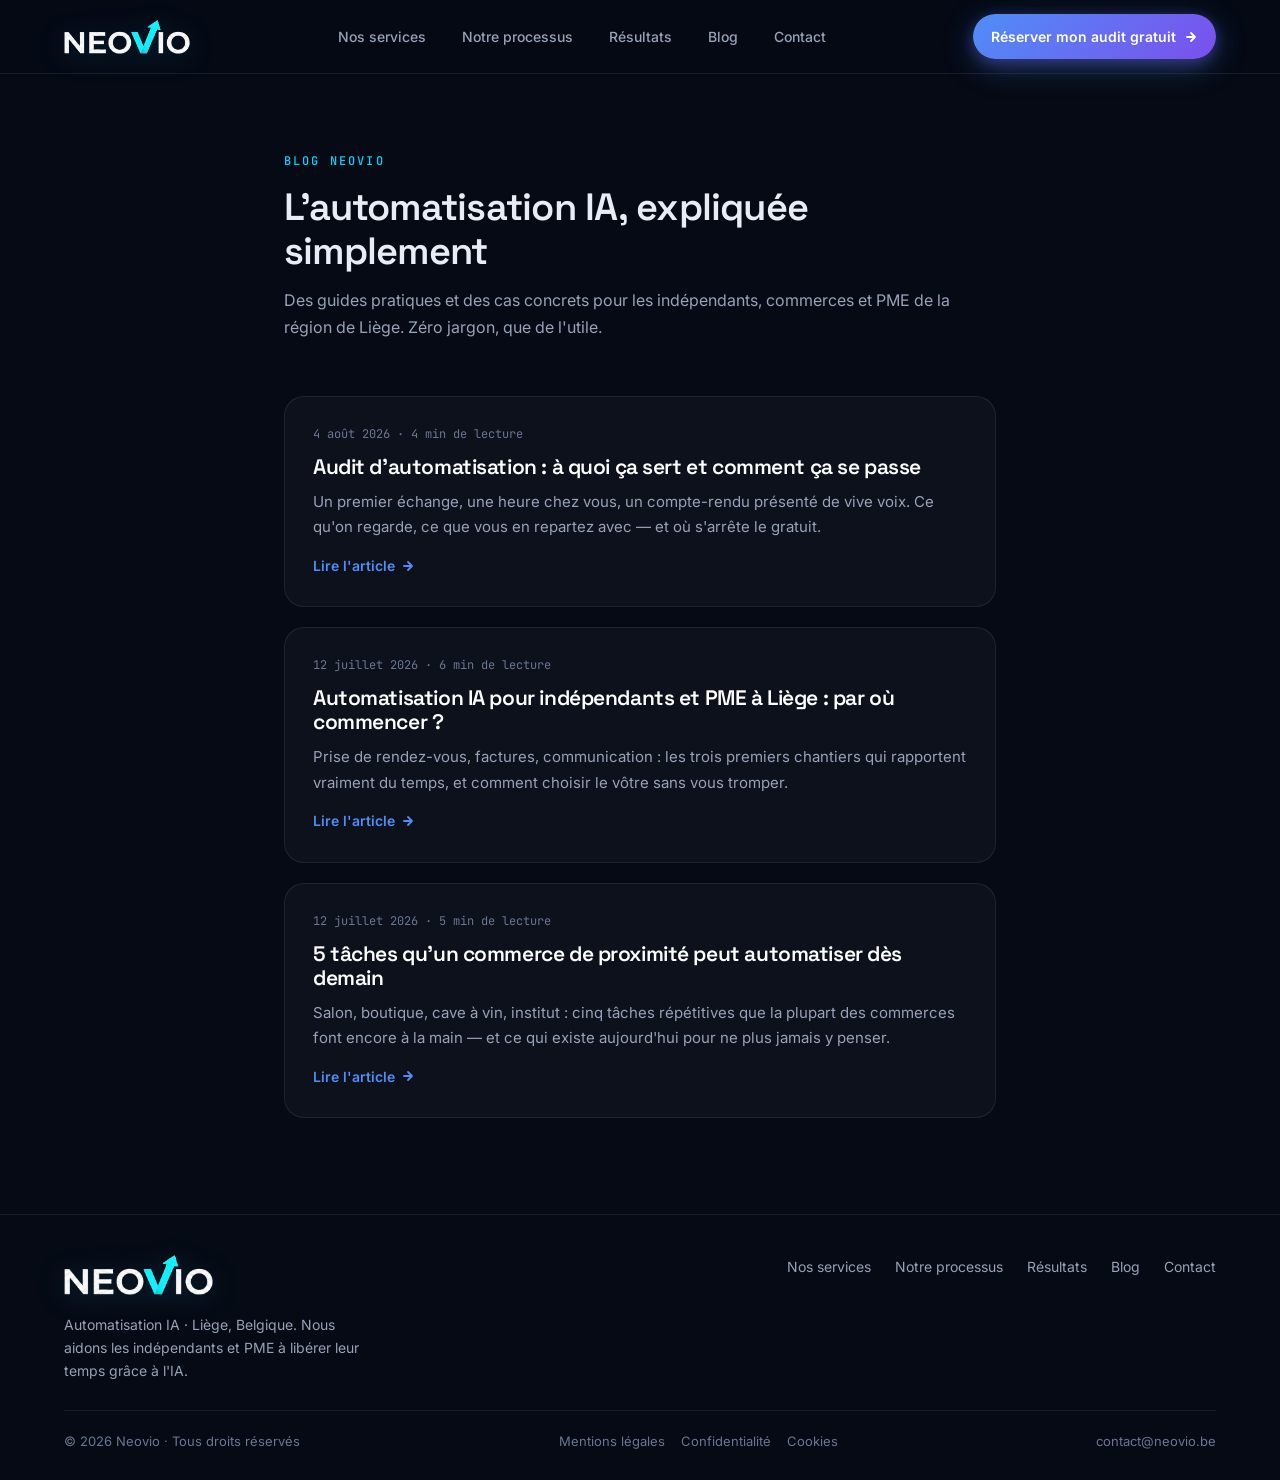
==== blog/index.html @ 715214d3 "Publie l'article "Audit d'automatisation : comment ca se passe" Article A8 du backlog, bas de funnel" ====
<!doctype html>
<html lang="fr" data-mood="electric">
<head>
<meta charset="utf-8" />
<meta name="viewport" content="width=device-width, initial-scale=1" />
<title>Blog · Automatisation IA pour indépendants et PME · Neovio Liège</title>
<meta name="description" content="Le blog Neovio : l'automatisation et l'IA expliquées simplement pour les indépendants, commerces et PME de la région de Liège. Cas concrets, guides pratiques, zéro jargon." />
<link rel="canonical" href="https://www.neovio.be/blog/" />
<meta property="og:type" content="website" />
<meta property="og:title" content="Blog Neovio · Automatisation IA pour indépendants et PME" />
<meta property="og:description" content="L'automatisation et l'IA expliquées simplement pour les petites entreprises de la région de Liège." />
<meta property="og:url" content="https://www.neovio.be/blog/" />
<link rel="preconnect" href="https://fonts.googleapis.com" />
<link rel="preconnect" href="https://fonts.gstatic.com" crossorigin />
<link href="https://fonts.googleapis.com/css2?family=Inter:wght@400;500;600;700&family=Space+Grotesk:wght@400;500;600;700&family=JetBrains+Mono:wght@400;500;700&display=swap" rel="stylesheet" />
<style>
:root {
  --bg:        #050A14;
  --bg-2:      #0A1124;
  --surface:   rgba(255,255,255,0.03);
  --surface-2: rgba(255,255,255,0.05);
  --border:    rgba(255,255,255,0.08);
  --border-2:  rgba(255,255,255,0.14);
  --text:      #E8ECF4;
  --text-dim:  #98A2B8;
  --text-mute: #6B7693;
  --blue:      #4F8EF7;
  --purple:    #7B4FED;
  --cyan:      #00D4FF;
  --green:     #00E5A0;
  --grad:      linear-gradient(135deg, #4F8EF7 0%, #7B4FED 100%);
  --grad-soft: linear-gradient(135deg, rgba(79,142,247,0.18) 0%, rgba(123,79,237,0.18) 100%);
  --glow:      0 8px 30px rgba(79,142,247,0.35), 0 4px 14px rgba(123,79,237,0.30);
  --glow-soft: 0 4px 18px rgba(79,142,247,0.18);
  --r-sm: 8px; --r-md: 14px; --r-lg: 20px; --r-pill: 999px;
  --container: 1200px;
}

* { box-sizing: border-box; }
html, body { margin: 0; padding: 0; }
html { scroll-behavior: smooth; background: var(--bg); }
body {
  font-family: 'Inter', system-ui, sans-serif;
  color: var(--text);
  line-height: 1.65;
  -webkit-font-smoothing: antialiased;
  overflow-x: hidden;
}
h1, h2, h3 {
  font-family: 'Space Grotesk', system-ui, sans-serif;
  font-weight: 600;
  letter-spacing: -0.02em;
  line-height: 1.15;
  margin: 0;
}
p { margin: 0; text-wrap: pretty; }
a { color: var(--blue); text-decoration: none; }
a:hover { text-decoration: underline; }

.container { max-width: var(--container); margin: 0 auto; padding: 0 24px; }

/* NAV */
.nav {
  position: sticky; top: 0; left: 0; right: 0; z-index: 100;
  padding: 14px 0;
  background: rgba(5,10,20,0.82);
  backdrop-filter: saturate(140%) blur(14px);
  -webkit-backdrop-filter: saturate(140%) blur(14px);
  border-bottom: 1px solid var(--border);
}
.nav-inner { display: flex; align-items: center; justify-content: space-between; gap: 24px; }
.brand-logo { display: inline-flex; align-items: center; }
.brand-logo img { display: block; height: 34px; width: auto; filter: drop-shadow(0 4px 14px rgba(43,180,230,0.20)); }
.nav-links { display: flex; align-items: center; gap: 8px; }
.nav-links a {
  padding: 8px 14px; border-radius: var(--r-pill);
  color: var(--text-dim); font-size: 14px; font-weight: 500;
  transition: color .2s, background .2s; text-decoration: none;
}
.nav-links a:hover { color: #fff; background: var(--surface); }
.btn {
  display: inline-flex; align-items: center; gap: 8px;
  padding: 11px 18px; border-radius: var(--r-pill);
  font-size: 14px; font-weight: 600; font-family: inherit;
  transition: transform .15s ease, box-shadow .25s ease;
  white-space: nowrap; cursor: pointer; text-decoration: none;
}
.btn-primary { color: #fff; background: var(--grad); box-shadow: var(--glow); }
.btn-primary:hover { transform: translateY(-1px); text-decoration: none; }

/* BLOG HEADER */
.blog-header {
  max-width: 760px;
  margin: 72px auto 56px;
  padding: 0 24px;
}
.blog-header .eyebrow {
  display: inline-block;
  font-family: 'JetBrains Mono', monospace;
  font-size: 12px; font-weight: 500;
  letter-spacing: 0.18em; text-transform: uppercase;
  color: var(--cyan); margin-bottom: 14px;
}
.blog-header h1 { font-size: 38px; margin-bottom: 14px; }
.blog-header p { color: var(--text-dim); font-size: 16px; }

/* CARDS */
.post-list {
  max-width: 760px;
  margin: 0 auto;
  padding: 0 24px 96px;
  display: flex; flex-direction: column; gap: 20px;
}
.post-card {
  display: block;
  padding: 28px;
  background: var(--surface);
  border: 1px solid var(--border);
  border-radius: var(--r-lg);
  transition: border-color .2s, background .2s, transform .15s ease;
  text-decoration: none;
}
.post-card:hover {
  background: var(--surface-2);
  border-color: var(--border-2);
  transform: translateY(-2px);
  text-decoration: none;
}
.post-card .post-meta {
  font-family: 'JetBrains Mono', monospace;
  font-size: 12px; color: var(--text-mute);
  margin-bottom: 10px;
}
.post-card h2 { font-size: 21px; color: #fff; margin-bottom: 10px; }
.post-card p { color: var(--text-dim); font-size: 15px; line-height: 1.7; }
.post-card .read-more {
  display: inline-flex; align-items: center; gap: 6px;
  margin-top: 14px; font-size: 14px; font-weight: 600; color: var(--blue);
}

/* FOOTER */
footer {
  border-top: 1px solid var(--border);
  padding: 40px 0 28px;
  position: relative; z-index: 2;
}
.footer-top {
  display: flex; justify-content: space-between; align-items: flex-start;
  gap: 40px; flex-wrap: wrap; margin-bottom: 28px;
}
.footer-brand p { margin-top: 10px; color: var(--text-dim); font-size: 14px; max-width: 300px; }
.footer-links { display: flex; gap: 24px; flex-wrap: wrap; }
.footer-links a { color: var(--text-dim); font-size: 14px; transition: color .2s; text-decoration: none; }
.footer-links a:hover { color: #fff; }
.footer-bottom {
  display: flex; justify-content: space-between; gap: 12px;
  padding-top: 20px; border-top: 1px solid var(--border);
  font-size: 13px; color: var(--text-mute); flex-wrap: wrap; align-items: center;
}
.footer-bottom a { color: var(--text-mute); text-decoration: none; }
.footer-bottom a:hover { color: #fff; }
.footer-legal { display: flex; gap: 16px; flex-wrap: wrap; }
.footer-brand .brand-logo img { height: 40px; }

@media (max-width: 720px) {
  .nav-links { display: none; }
  .btn-primary { display: none; }
  .blog-header h1 { font-size: 30px; }
  .footer-top { flex-direction: column; gap: 20px; }
  .footer-bottom { flex-direction: column; gap: 8px; }
}
</style>
</head>
<body>

<nav class="nav">
  <div class="container nav-inner">
    <a href="../index.html" class="brand-logo" aria-label="Neovio - Accueil">
      <img src="../assets/neovio-logo-white.png?v=8" alt="Neovio" />
    </a>
    <div class="nav-links">
      <a href="../index.html#services">Nos services</a>
      <a href="../index.html#processus">Notre processus</a>
      <a href="../index.html#resultats">Résultats</a>
      <a href="index.html">Blog</a>
      <a href="../index.html#contact">Contact</a>
    </div>
    <a href="../index.html#contact" class="btn btn-primary">
      Réserver mon audit gratuit
      <svg width="14" height="14" viewBox="0 0 14 14" fill="none"><path d="M3 7H11M11 7L7 3M11 7L7 11" stroke="currentColor" stroke-width="1.8" stroke-linecap="round" stroke-linejoin="round"/></svg>
    </a>
  </div>
</nav>

<main>
  <div class="blog-header">
    <span class="eyebrow">Blog Neovio</span>
    <h1>L'automatisation IA, expliquée simplement</h1>
    <p>Des guides pratiques et des cas concrets pour les indépendants, commerces et PME de la région de Liège. Zéro jargon, que de l'utile.</p>
  </div>

  <div class="post-list">

    <a class="post-card" href="audit-automatisation-comment-ca-se-passe.html">
      <div class="post-meta">4 août 2026 · 4 min de lecture</div>
      <h2>Audit d'automatisation : à quoi ça sert et comment ça se passe</h2>
      <p>Un premier échange, une heure chez vous, un compte-rendu présenté de vive voix. Ce qu'on regarde, ce que vous en repartez avec — et où s'arrête le gratuit.</p>
      <span class="read-more">Lire l'article
        <svg width="14" height="14" viewBox="0 0 14 14" fill="none"><path d="M3 7H11M11 7L7 3M11 7L7 11" stroke="currentColor" stroke-width="1.8" stroke-linecap="round" stroke-linejoin="round"/></svg>
      </span>
    </a>

    <a class="post-card" href="automatisation-ia-liege-par-ou-commencer.html">
      <div class="post-meta">12 juillet 2026 · 6 min de lecture</div>
      <h2>Automatisation IA pour indépendants et PME à Liège : par où commencer ?</h2>
      <p>Prise de rendez-vous, factures, communication : les trois premiers chantiers qui rapportent vraiment du temps, et comment choisir le vôtre sans vous tromper.</p>
      <span class="read-more">Lire l'article
        <svg width="14" height="14" viewBox="0 0 14 14" fill="none"><path d="M3 7H11M11 7L7 3M11 7L7 11" stroke="currentColor" stroke-width="1.8" stroke-linecap="round" stroke-linejoin="round"/></svg>
      </span>
    </a>

    <a class="post-card" href="5-taches-automatiser-commerce-proximite.html">
      <div class="post-meta">12 juillet 2026 · 5 min de lecture</div>
      <h2>5 tâches qu'un commerce de proximité peut automatiser dès demain</h2>
      <p>Salon, boutique, cave à vin, institut : cinq tâches répétitives que la plupart des commerces font encore à la main — et ce qui existe aujourd'hui pour ne plus jamais y penser.</p>
      <span class="read-more">Lire l'article
        <svg width="14" height="14" viewBox="0 0 14 14" fill="none"><path d="M3 7H11M11 7L7 3M11 7L7 11" stroke="currentColor" stroke-width="1.8" stroke-linecap="round" stroke-linejoin="round"/></svg>
      </span>
    </a>

  </div>
</main>

<footer>
  <div class="container">
    <div class="footer-top">
      <div class="footer-brand">
        <a href="../index.html" class="brand-logo">
          <img src="../assets/neovio-logo-white.png?v=8" alt="Neovio" />
        </a>
        <p>Automatisation IA · Liège, Belgique. Nous aidons les indépendants et PME à libérer leur temps grâce à l'IA.</p>
      </div>
      <div class="footer-links">
        <a href="../index.html#services">Nos services</a>
        <a href="../index.html#processus">Notre processus</a>
        <a href="../index.html#resultats">Résultats</a>
        <a href="index.html">Blog</a>
        <a href="../index.html#contact">Contact</a>
      </div>
    </div>
    <div class="footer-bottom">
      <span>© 2026 Neovio · Tous droits réservés</span>
      <div class="footer-legal">
        <a href="../mentions-legales.html">Mentions légales</a>
        <a href="../politique-confidentialite.html">Confidentialité</a>
        <a href="../politique-cookies.html">Cookies</a>
      </div>
      <a href="mailto:contact@neovio.be">contact@neovio.be</a>
    </div>
  </div>
</footer>

</body>
</html>
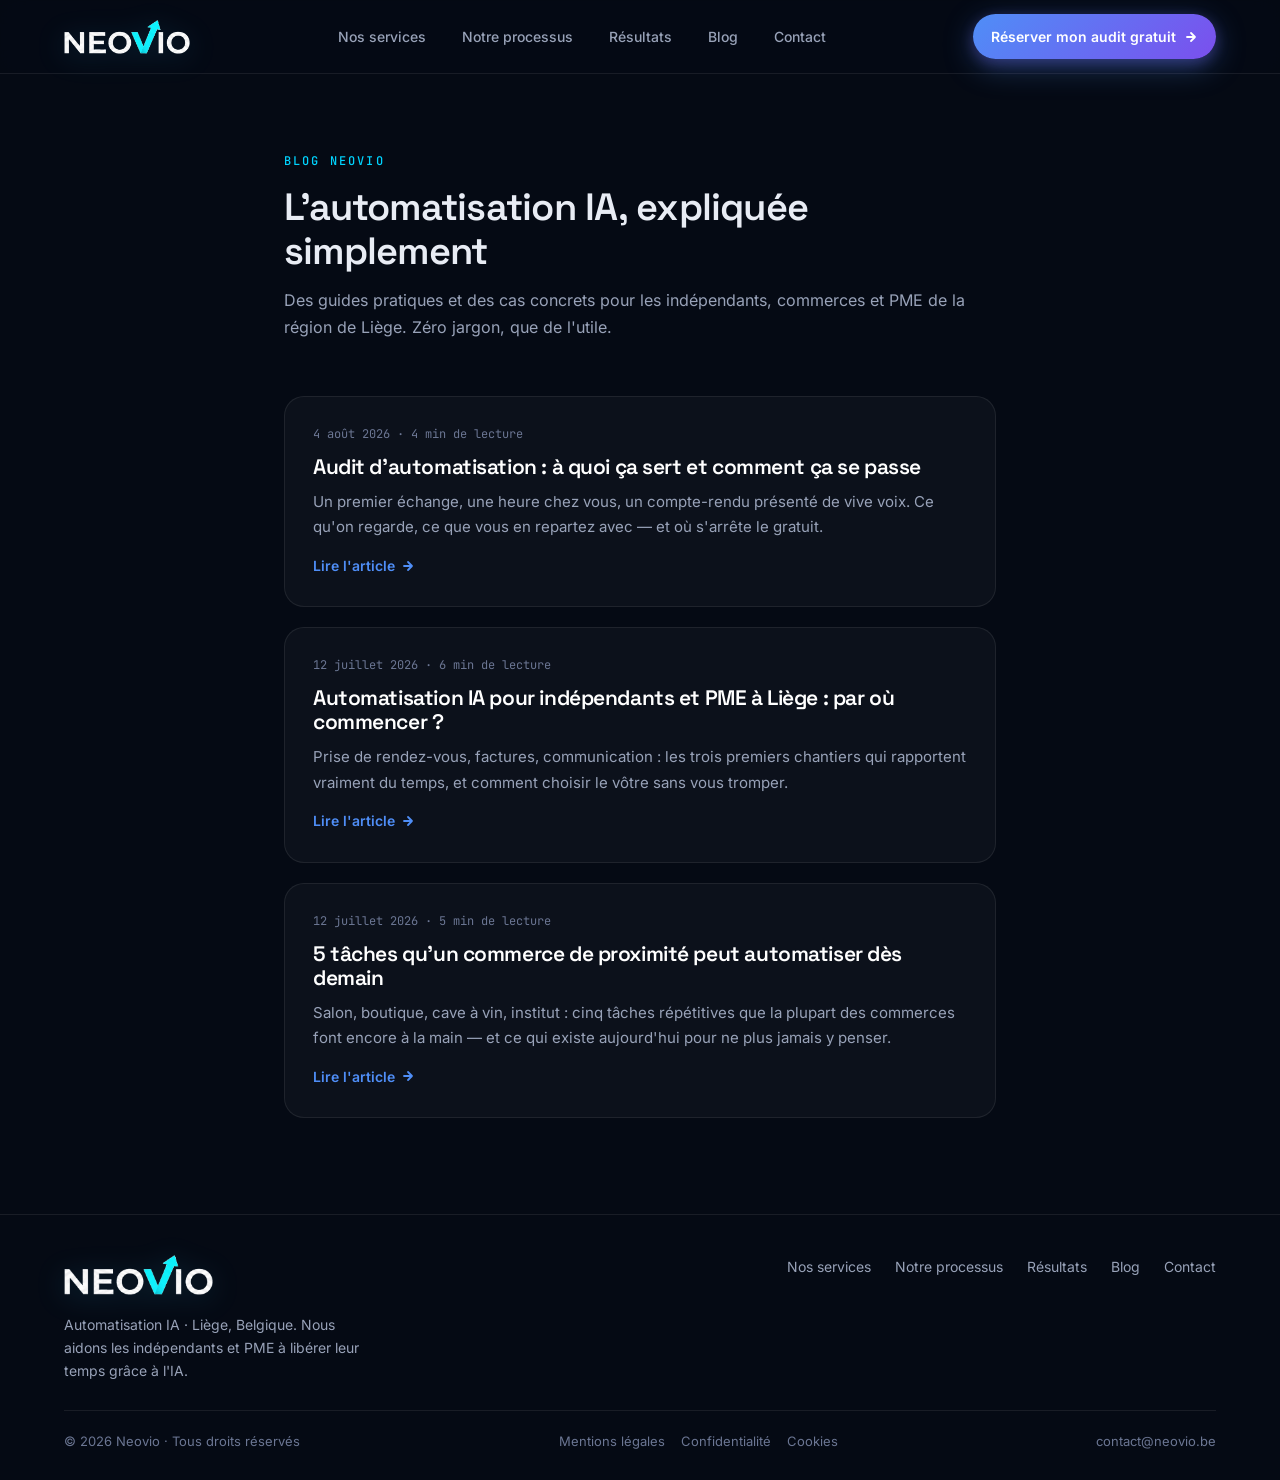
==== commit ccd0237d: "Auto-heberge les polices : plus aucune requete tierce au chargement Les 9 pages chargeaient Inter, S" ====
--- a/blog/index.html
+++ b/blog/index.html
@@ -10,10 +10,97 @@
 <meta property="og:title" content="Blog Neovio · Automatisation IA pour indépendants et PME" />
 <meta property="og:description" content="L'automatisation et l'IA expliquées simplement pour les petites entreprises de la région de Liège." />
 <meta property="og:url" content="https://www.neovio.be/blog/" />
-<link rel="preconnect" href="https://fonts.googleapis.com" />
-<link rel="preconnect" href="https://fonts.gstatic.com" crossorigin />
-<link href="https://fonts.googleapis.com/css2?family=Inter:wght@400;500;600;700&family=Space+Grotesk:wght@400;500;600;700&family=JetBrains+Mono:wght@400;500;700&display=swap" rel="stylesheet" />
 <style>
+/* Polices auto-hebergees — aucune requete vers un tiers */
+@font-face {
+  font-family: 'Inter';
+  font-style: normal;
+  font-weight: 400;
+  font-display: swap;
+  src: url('../assets/fonts/inter-400-latin.woff2') format('woff2');
+  unicode-range: U+0000-00FF, U+0131, U+0152-0153, U+02BB-02BC, U+02C6, U+02DA, U+02DC, U+0304, U+0308, U+0329, U+2000-206F, U+20AC, U+2122, U+2191, U+2193, U+2212, U+2215, U+FEFF, U+FFFD;
+}
+@font-face {
+  font-family: 'Inter';
+  font-style: normal;
+  font-weight: 500;
+  font-display: swap;
+  src: url('../assets/fonts/inter-500-latin.woff2') format('woff2');
+  unicode-range: U+0000-00FF, U+0131, U+0152-0153, U+02BB-02BC, U+02C6, U+02DA, U+02DC, U+0304, U+0308, U+0329, U+2000-206F, U+20AC, U+2122, U+2191, U+2193, U+2212, U+2215, U+FEFF, U+FFFD;
+}
+@font-face {
+  font-family: 'Inter';
+  font-style: normal;
+  font-weight: 600;
+  font-display: swap;
+  src: url('../assets/fonts/inter-600-latin.woff2') format('woff2');
+  unicode-range: U+0000-00FF, U+0131, U+0152-0153, U+02BB-02BC, U+02C6, U+02DA, U+02DC, U+0304, U+0308, U+0329, U+2000-206F, U+20AC, U+2122, U+2191, U+2193, U+2212, U+2215, U+FEFF, U+FFFD;
+}
+@font-face {
+  font-family: 'Inter';
+  font-style: normal;
+  font-weight: 700;
+  font-display: swap;
+  src: url('../assets/fonts/inter-700-latin.woff2') format('woff2');
+  unicode-range: U+0000-00FF, U+0131, U+0152-0153, U+02BB-02BC, U+02C6, U+02DA, U+02DC, U+0304, U+0308, U+0329, U+2000-206F, U+20AC, U+2122, U+2191, U+2193, U+2212, U+2215, U+FEFF, U+FFFD;
+}
+@font-face {
+  font-family: 'JetBrains Mono';
+  font-style: normal;
+  font-weight: 400;
+  font-display: swap;
+  src: url('../assets/fonts/jetbrains-mono-400-latin.woff2') format('woff2');
+  unicode-range: U+0000-00FF, U+0131, U+0152-0153, U+02BB-02BC, U+02C6, U+02DA, U+02DC, U+0304, U+0308, U+0329, U+2000-206F, U+20AC, U+2122, U+2191, U+2193, U+2212, U+2215, U+FEFF, U+FFFD;
+}
+@font-face {
+  font-family: 'JetBrains Mono';
+  font-style: normal;
+  font-weight: 500;
+  font-display: swap;
+  src: url('../assets/fonts/jetbrains-mono-500-latin.woff2') format('woff2');
+  unicode-range: U+0000-00FF, U+0131, U+0152-0153, U+02BB-02BC, U+02C6, U+02DA, U+02DC, U+0304, U+0308, U+0329, U+2000-206F, U+20AC, U+2122, U+2191, U+2193, U+2212, U+2215, U+FEFF, U+FFFD;
+}
+@font-face {
+  font-family: 'JetBrains Mono';
+  font-style: normal;
+  font-weight: 700;
+  font-display: swap;
+  src: url('../assets/fonts/jetbrains-mono-700-latin.woff2') format('woff2');
+  unicode-range: U+0000-00FF, U+0131, U+0152-0153, U+02BB-02BC, U+02C6, U+02DA, U+02DC, U+0304, U+0308, U+0329, U+2000-206F, U+20AC, U+2122, U+2191, U+2193, U+2212, U+2215, U+FEFF, U+FFFD;
+}
+@font-face {
+  font-family: 'Space Grotesk';
+  font-style: normal;
+  font-weight: 400;
+  font-display: swap;
+  src: url('../assets/fonts/space-grotesk-400-latin.woff2') format('woff2');
+  unicode-range: U+0000-00FF, U+0131, U+0152-0153, U+02BB-02BC, U+02C6, U+02DA, U+02DC, U+0304, U+0308, U+0329, U+2000-206F, U+20AC, U+2122, U+2191, U+2193, U+2212, U+2215, U+FEFF, U+FFFD;
+}
+@font-face {
+  font-family: 'Space Grotesk';
+  font-style: normal;
+  font-weight: 500;
+  font-display: swap;
+  src: url('../assets/fonts/space-grotesk-500-latin.woff2') format('woff2');
+  unicode-range: U+0000-00FF, U+0131, U+0152-0153, U+02BB-02BC, U+02C6, U+02DA, U+02DC, U+0304, U+0308, U+0329, U+2000-206F, U+20AC, U+2122, U+2191, U+2193, U+2212, U+2215, U+FEFF, U+FFFD;
+}
+@font-face {
+  font-family: 'Space Grotesk';
+  font-style: normal;
+  font-weight: 600;
+  font-display: swap;
+  src: url('../assets/fonts/space-grotesk-600-latin.woff2') format('woff2');
+  unicode-range: U+0000-00FF, U+0131, U+0152-0153, U+02BB-02BC, U+02C6, U+02DA, U+02DC, U+0304, U+0308, U+0329, U+2000-206F, U+20AC, U+2122, U+2191, U+2193, U+2212, U+2215, U+FEFF, U+FFFD;
+}
+@font-face {
+  font-family: 'Space Grotesk';
+  font-style: normal;
+  font-weight: 700;
+  font-display: swap;
+  src: url('../assets/fonts/space-grotesk-700-latin.woff2') format('woff2');
+  unicode-range: U+0000-00FF, U+0131, U+0152-0153, U+02BB-02BC, U+02C6, U+02DA, U+02DC, U+0304, U+0308, U+0329, U+2000-206F, U+20AC, U+2122, U+2191, U+2193, U+2212, U+2215, U+FEFF, U+FFFD;
+}
+
 :root {
   --bg:        #050A14;
   --bg-2:      #0A1124;
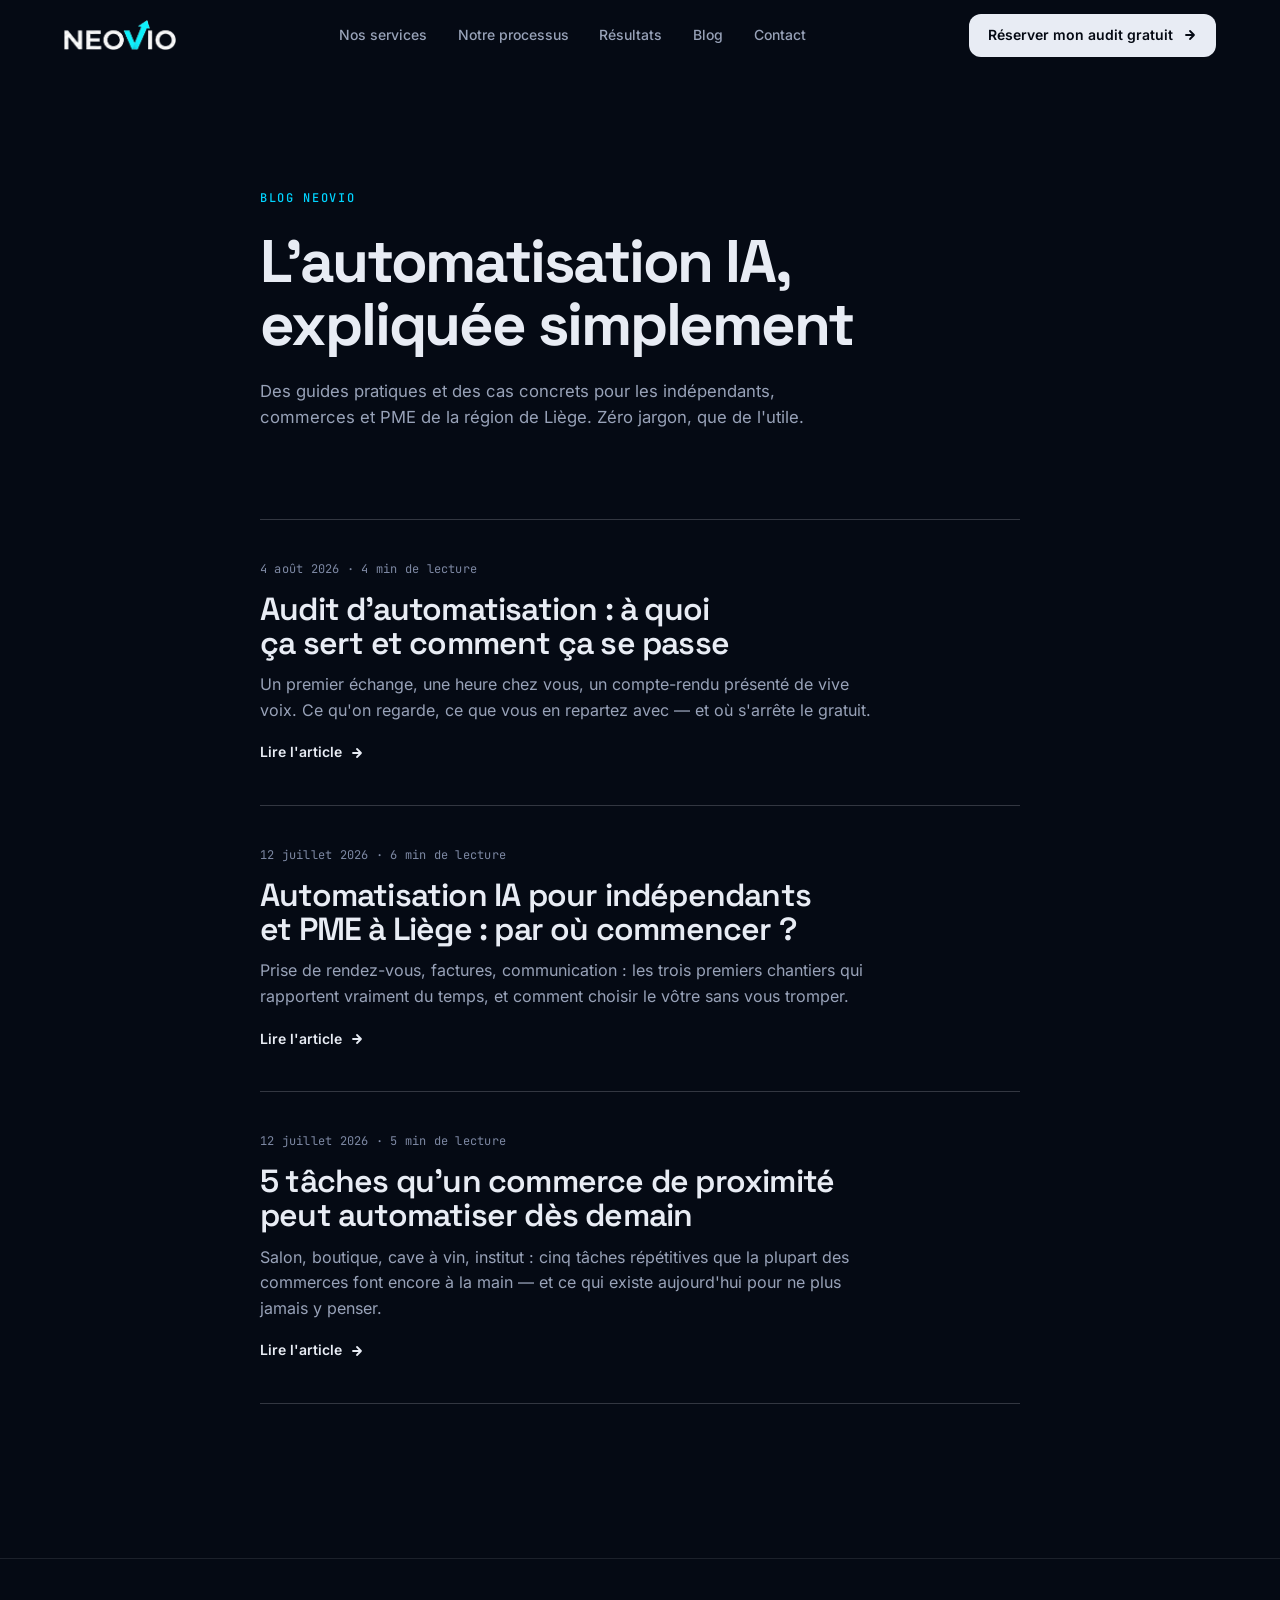
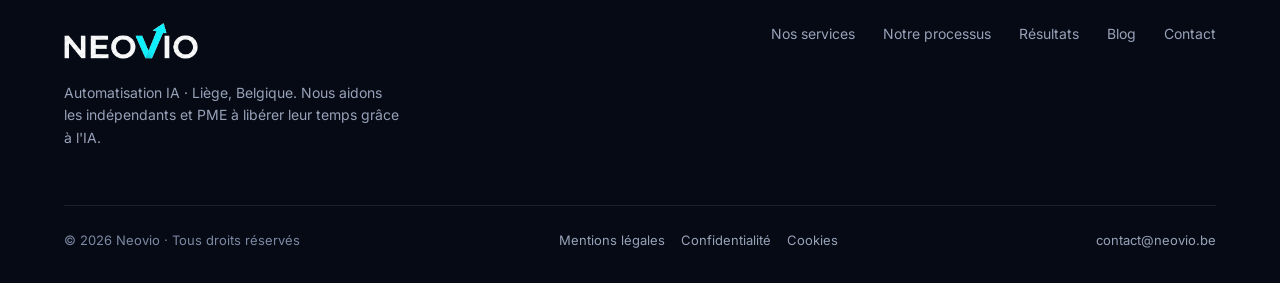
==== commit 2b4fc79f: "Lot 4 : blog et pages legales sur les styles partages Les 8 pages secondaires abandonnent leur CSS i" ====
--- a/blog/index.html
+++ b/blog/index.html
@@ -1,5 +1,5 @@
 <!doctype html>
-<html lang="fr" data-mood="electric">
+<html lang="fr">
 <head>
 <meta charset="utf-8" />
 <meta name="viewport" content="width=device-width, initial-scale=1" />
@@ -10,253 +10,10 @@
 <meta property="og:title" content="Blog Neovio · Automatisation IA pour indépendants et PME" />
 <meta property="og:description" content="L'automatisation et l'IA expliquées simplement pour les petites entreprises de la région de Liège." />
 <meta property="og:url" content="https://www.neovio.be/blog/" />
-<style>
-/* Polices auto-hebergees — aucune requete vers un tiers */
-@font-face {
-  font-family: 'Inter';
-  font-style: normal;
-  font-weight: 400;
-  font-display: swap;
-  src: url('../assets/fonts/inter-400-latin.woff2') format('woff2');
-  unicode-range: U+0000-00FF, U+0131, U+0152-0153, U+02BB-02BC, U+02C6, U+02DA, U+02DC, U+0304, U+0308, U+0329, U+2000-206F, U+20AC, U+2122, U+2191, U+2193, U+2212, U+2215, U+FEFF, U+FFFD;
-}
-@font-face {
-  font-family: 'Inter';
-  font-style: normal;
-  font-weight: 500;
-  font-display: swap;
-  src: url('../assets/fonts/inter-500-latin.woff2') format('woff2');
-  unicode-range: U+0000-00FF, U+0131, U+0152-0153, U+02BB-02BC, U+02C6, U+02DA, U+02DC, U+0304, U+0308, U+0329, U+2000-206F, U+20AC, U+2122, U+2191, U+2193, U+2212, U+2215, U+FEFF, U+FFFD;
-}
-@font-face {
-  font-family: 'Inter';
-  font-style: normal;
-  font-weight: 600;
-  font-display: swap;
-  src: url('../assets/fonts/inter-600-latin.woff2') format('woff2');
-  unicode-range: U+0000-00FF, U+0131, U+0152-0153, U+02BB-02BC, U+02C6, U+02DA, U+02DC, U+0304, U+0308, U+0329, U+2000-206F, U+20AC, U+2122, U+2191, U+2193, U+2212, U+2215, U+FEFF, U+FFFD;
-}
-@font-face {
-  font-family: 'Inter';
-  font-style: normal;
-  font-weight: 700;
-  font-display: swap;
-  src: url('../assets/fonts/inter-700-latin.woff2') format('woff2');
-  unicode-range: U+0000-00FF, U+0131, U+0152-0153, U+02BB-02BC, U+02C6, U+02DA, U+02DC, U+0304, U+0308, U+0329, U+2000-206F, U+20AC, U+2122, U+2191, U+2193, U+2212, U+2215, U+FEFF, U+FFFD;
-}
-@font-face {
-  font-family: 'JetBrains Mono';
-  font-style: normal;
-  font-weight: 400;
-  font-display: swap;
-  src: url('../assets/fonts/jetbrains-mono-400-latin.woff2') format('woff2');
-  unicode-range: U+0000-00FF, U+0131, U+0152-0153, U+02BB-02BC, U+02C6, U+02DA, U+02DC, U+0304, U+0308, U+0329, U+2000-206F, U+20AC, U+2122, U+2191, U+2193, U+2212, U+2215, U+FEFF, U+FFFD;
-}
-@font-face {
-  font-family: 'JetBrains Mono';
-  font-style: normal;
-  font-weight: 500;
-  font-display: swap;
-  src: url('../assets/fonts/jetbrains-mono-500-latin.woff2') format('woff2');
-  unicode-range: U+0000-00FF, U+0131, U+0152-0153, U+02BB-02BC, U+02C6, U+02DA, U+02DC, U+0304, U+0308, U+0329, U+2000-206F, U+20AC, U+2122, U+2191, U+2193, U+2212, U+2215, U+FEFF, U+FFFD;
-}
-@font-face {
-  font-family: 'JetBrains Mono';
-  font-style: normal;
-  font-weight: 700;
-  font-display: swap;
-  src: url('../assets/fonts/jetbrains-mono-700-latin.woff2') format('woff2');
-  unicode-range: U+0000-00FF, U+0131, U+0152-0153, U+02BB-02BC, U+02C6, U+02DA, U+02DC, U+0304, U+0308, U+0329, U+2000-206F, U+20AC, U+2122, U+2191, U+2193, U+2212, U+2215, U+FEFF, U+FFFD;
-}
-@font-face {
-  font-family: 'Space Grotesk';
-  font-style: normal;
-  font-weight: 400;
-  font-display: swap;
-  src: url('../assets/fonts/space-grotesk-400-latin.woff2') format('woff2');
-  unicode-range: U+0000-00FF, U+0131, U+0152-0153, U+02BB-02BC, U+02C6, U+02DA, U+02DC, U+0304, U+0308, U+0329, U+2000-206F, U+20AC, U+2122, U+2191, U+2193, U+2212, U+2215, U+FEFF, U+FFFD;
-}
-@font-face {
-  font-family: 'Space Grotesk';
-  font-style: normal;
-  font-weight: 500;
-  font-display: swap;
-  src: url('../assets/fonts/space-grotesk-500-latin.woff2') format('woff2');
-  unicode-range: U+0000-00FF, U+0131, U+0152-0153, U+02BB-02BC, U+02C6, U+02DA, U+02DC, U+0304, U+0308, U+0329, U+2000-206F, U+20AC, U+2122, U+2191, U+2193, U+2212, U+2215, U+FEFF, U+FFFD;
-}
-@font-face {
-  font-family: 'Space Grotesk';
-  font-style: normal;
-  font-weight: 600;
-  font-display: swap;
-  src: url('../assets/fonts/space-grotesk-600-latin.woff2') format('woff2');
-  unicode-range: U+0000-00FF, U+0131, U+0152-0153, U+02BB-02BC, U+02C6, U+02DA, U+02DC, U+0304, U+0308, U+0329, U+2000-206F, U+20AC, U+2122, U+2191, U+2193, U+2212, U+2215, U+FEFF, U+FFFD;
-}
-@font-face {
-  font-family: 'Space Grotesk';
-  font-style: normal;
-  font-weight: 700;
-  font-display: swap;
-  src: url('../assets/fonts/space-grotesk-700-latin.woff2') format('woff2');
-  unicode-range: U+0000-00FF, U+0131, U+0152-0153, U+02BB-02BC, U+02C6, U+02DA, U+02DC, U+0304, U+0308, U+0329, U+2000-206F, U+20AC, U+2122, U+2191, U+2193, U+2212, U+2215, U+FEFF, U+FFFD;
-}
-
-:root {
-  --bg:        #050A14;
-  --bg-2:      #0A1124;
-  --surface:   rgba(255,255,255,0.03);
-  --surface-2: rgba(255,255,255,0.05);
-  --border:    rgba(255,255,255,0.08);
-  --border-2:  rgba(255,255,255,0.14);
-  --text:      #E8ECF4;
-  --text-dim:  #98A2B8;
-  --text-mute: #6B7693;
-  --blue:      #4F8EF7;
-  --purple:    #7B4FED;
-  --cyan:      #00D4FF;
-  --green:     #00E5A0;
-  --grad:      linear-gradient(135deg, #4F8EF7 0%, #7B4FED 100%);
-  --grad-soft: linear-gradient(135deg, rgba(79,142,247,0.18) 0%, rgba(123,79,237,0.18) 100%);
-  --glow:      0 8px 30px rgba(79,142,247,0.35), 0 4px 14px rgba(123,79,237,0.30);
-  --glow-soft: 0 4px 18px rgba(79,142,247,0.18);
-  --r-sm: 8px; --r-md: 14px; --r-lg: 20px; --r-pill: 999px;
-  --container: 1200px;
-}
-
-* { box-sizing: border-box; }
-html, body { margin: 0; padding: 0; }
-html { scroll-behavior: smooth; background: var(--bg); }
-body {
-  font-family: 'Inter', system-ui, sans-serif;
-  color: var(--text);
-  line-height: 1.65;
-  -webkit-font-smoothing: antialiased;
-  overflow-x: hidden;
-}
-h1, h2, h3 {
-  font-family: 'Space Grotesk', system-ui, sans-serif;
-  font-weight: 600;
-  letter-spacing: -0.02em;
-  line-height: 1.15;
-  margin: 0;
-}
-p { margin: 0; text-wrap: pretty; }
-a { color: var(--blue); text-decoration: none; }
-a:hover { text-decoration: underline; }
-
-.container { max-width: var(--container); margin: 0 auto; padding: 0 24px; }
-
-/* NAV */
-.nav {
-  position: sticky; top: 0; left: 0; right: 0; z-index: 100;
-  padding: 14px 0;
-  background: rgba(5,10,20,0.82);
-  backdrop-filter: saturate(140%) blur(14px);
-  -webkit-backdrop-filter: saturate(140%) blur(14px);
-  border-bottom: 1px solid var(--border);
-}
-.nav-inner { display: flex; align-items: center; justify-content: space-between; gap: 24px; }
-.brand-logo { display: inline-flex; align-items: center; }
-.brand-logo img { display: block; height: 34px; width: auto; filter: drop-shadow(0 4px 14px rgba(43,180,230,0.20)); }
-.nav-links { display: flex; align-items: center; gap: 8px; }
-.nav-links a {
-  padding: 8px 14px; border-radius: var(--r-pill);
-  color: var(--text-dim); font-size: 14px; font-weight: 500;
-  transition: color .2s, background .2s; text-decoration: none;
-}
-.nav-links a:hover { color: #fff; background: var(--surface); }
-.btn {
-  display: inline-flex; align-items: center; gap: 8px;
-  padding: 11px 18px; border-radius: var(--r-pill);
-  font-size: 14px; font-weight: 600; font-family: inherit;
-  transition: transform .15s ease, box-shadow .25s ease;
-  white-space: nowrap; cursor: pointer; text-decoration: none;
-}
-.btn-primary { color: #fff; background: var(--grad); box-shadow: var(--glow); }
-.btn-primary:hover { transform: translateY(-1px); text-decoration: none; }
-
-/* BLOG HEADER */
-.blog-header {
-  max-width: 760px;
-  margin: 72px auto 56px;
-  padding: 0 24px;
-}
-.blog-header .eyebrow {
-  display: inline-block;
-  font-family: 'JetBrains Mono', monospace;
-  font-size: 12px; font-weight: 500;
-  letter-spacing: 0.18em; text-transform: uppercase;
-  color: var(--cyan); margin-bottom: 14px;
-}
-.blog-header h1 { font-size: 38px; margin-bottom: 14px; }
-.blog-header p { color: var(--text-dim); font-size: 16px; }
-
-/* CARDS */
-.post-list {
-  max-width: 760px;
-  margin: 0 auto;
-  padding: 0 24px 96px;
-  display: flex; flex-direction: column; gap: 20px;
-}
-.post-card {
-  display: block;
-  padding: 28px;
-  background: var(--surface);
-  border: 1px solid var(--border);
-  border-radius: var(--r-lg);
-  transition: border-color .2s, background .2s, transform .15s ease;
-  text-decoration: none;
-}
-.post-card:hover {
-  background: var(--surface-2);
-  border-color: var(--border-2);
-  transform: translateY(-2px);
-  text-decoration: none;
-}
-.post-card .post-meta {
-  font-family: 'JetBrains Mono', monospace;
-  font-size: 12px; color: var(--text-mute);
-  margin-bottom: 10px;
-}
-.post-card h2 { font-size: 21px; color: #fff; margin-bottom: 10px; }
-.post-card p { color: var(--text-dim); font-size: 15px; line-height: 1.7; }
-.post-card .read-more {
-  display: inline-flex; align-items: center; gap: 6px;
-  margin-top: 14px; font-size: 14px; font-weight: 600; color: var(--blue);
-}
-
-/* FOOTER */
-footer {
-  border-top: 1px solid var(--border);
-  padding: 40px 0 28px;
-  position: relative; z-index: 2;
-}
-.footer-top {
-  display: flex; justify-content: space-between; align-items: flex-start;
-  gap: 40px; flex-wrap: wrap; margin-bottom: 28px;
-}
-.footer-brand p { margin-top: 10px; color: var(--text-dim); font-size: 14px; max-width: 300px; }
-.footer-links { display: flex; gap: 24px; flex-wrap: wrap; }
-.footer-links a { color: var(--text-dim); font-size: 14px; transition: color .2s; text-decoration: none; }
-.footer-links a:hover { color: #fff; }
-.footer-bottom {
-  display: flex; justify-content: space-between; gap: 12px;
-  padding-top: 20px; border-top: 1px solid var(--border);
-  font-size: 13px; color: var(--text-mute); flex-wrap: wrap; align-items: center;
-}
-.footer-bottom a { color: var(--text-mute); text-decoration: none; }
-.footer-bottom a:hover { color: #fff; }
-.footer-legal { display: flex; gap: 16px; flex-wrap: wrap; }
-.footer-brand .brand-logo img { height: 40px; }
-
-@media (max-width: 720px) {
-  .nav-links { display: none; }
-  .btn-primary { display: none; }
-  .blog-header h1 { font-size: 30px; }
-  .footer-top { flex-direction: column; gap: 20px; }
-  .footer-bottom { flex-direction: column; gap: 8px; }
-}
-</style>
+<link rel="preload" href="../assets/fonts/space-grotesk-var-latin.woff2" as="font" type="font/woff2" crossorigin />
+<link rel="preload" href="../assets/fonts/inter-var-latin.woff2" as="font" type="font/woff2" crossorigin />
+<link rel="stylesheet" href="../assets/css/site.css" />
+<link rel="stylesheet" href="../assets/css/prose.css" />
 </head>
 <body>
 
@@ -290,7 +47,7 @@
 
     <a class="post-card" href="audit-automatisation-comment-ca-se-passe.html">
       <div class="post-meta">4 août 2026 · 4 min de lecture</div>
-      <h2>Audit d'automatisation : à quoi ça sert et comment ça se passe</h2>
+      <h2 style="view-transition-name: post-audit-automatisation-comment-ca-se-passe">Audit d'automatisation : à quoi ça sert et comment ça se passe</h2>
       <p>Un premier échange, une heure chez vous, un compte-rendu présenté de vive voix. Ce qu'on regarde, ce que vous en repartez avec — et où s'arrête le gratuit.</p>
       <span class="read-more">Lire l'article
         <svg width="14" height="14" viewBox="0 0 14 14" fill="none"><path d="M3 7H11M11 7L7 3M11 7L7 11" stroke="currentColor" stroke-width="1.8" stroke-linecap="round" stroke-linejoin="round"/></svg>
@@ -299,7 +56,7 @@
 
     <a class="post-card" href="automatisation-ia-liege-par-ou-commencer.html">
       <div class="post-meta">12 juillet 2026 · 6 min de lecture</div>
-      <h2>Automatisation IA pour indépendants et PME à Liège : par où commencer ?</h2>
+      <h2 style="view-transition-name: post-automatisation-ia-liege-par-ou-commencer">Automatisation IA pour indépendants et PME à Liège : par où commencer ?</h2>
       <p>Prise de rendez-vous, factures, communication : les trois premiers chantiers qui rapportent vraiment du temps, et comment choisir le vôtre sans vous tromper.</p>
       <span class="read-more">Lire l'article
         <svg width="14" height="14" viewBox="0 0 14 14" fill="none"><path d="M3 7H11M11 7L7 3M11 7L7 11" stroke="currentColor" stroke-width="1.8" stroke-linecap="round" stroke-linejoin="round"/></svg>
@@ -308,7 +65,7 @@
 
     <a class="post-card" href="5-taches-automatiser-commerce-proximite.html">
       <div class="post-meta">12 juillet 2026 · 5 min de lecture</div>
-      <h2>5 tâches qu'un commerce de proximité peut automatiser dès demain</h2>
+      <h2 style="view-transition-name: post-5-taches-automatiser-commerce-proximite">5 tâches qu'un commerce de proximité peut automatiser dès demain</h2>
       <p>Salon, boutique, cave à vin, institut : cinq tâches répétitives que la plupart des commerces font encore à la main — et ce qui existe aujourd'hui pour ne plus jamais y penser.</p>
       <span class="read-more">Lire l'article
         <svg width="14" height="14" viewBox="0 0 14 14" fill="none"><path d="M3 7H11M11 7L7 3M11 7L7 11" stroke="currentColor" stroke-width="1.8" stroke-linecap="round" stroke-linejoin="round"/></svg>
--- a/assets/css/site.css
+++ b/assets/css/site.css
@@ -0,0 +1,394 @@
+/* =========================================================
+   Neovio — shared styles (every page)
+   Fonts, tokens, base, navigation, buttons, footer, motion rules.
+   ========================================================= */
+
+/* Self-hosted variable fonts: one file per family, no third-party request */
+@font-face {
+  font-family: 'Inter';
+  font-style: normal;
+  font-weight: 400 700;
+  font-display: swap;
+  src: url('../fonts/inter-var-latin.woff2') format('woff2');
+}
+@font-face {
+  font-family: 'Space Grotesk';
+  font-style: normal;
+  font-weight: 400 700;
+  font-display: swap;
+  src: url('../fonts/space-grotesk-var-latin.woff2') format('woff2');
+}
+@font-face {
+  font-family: 'JetBrains Mono';
+  font-style: normal;
+  font-weight: 400 700;
+  font-display: swap;
+  src: url('../fonts/jetbrains-mono-var-latin.woff2') format('woff2');
+}
+
+/* Scroll progress of a scene, 0 → 1, written by assets/js/motion.js.
+   The initial value is the END state: with no JS, or under reduced motion,
+   every scrubbed scene simply shows its finished composition. */
+@property --p {
+  syntax: '<number>';
+  inherits: true;
+  initial-value: 1;
+}
+
+/* =========================================================
+   TOKENS
+   ========================================================= */
+:root {
+  /* Colour — BRAND.md, dark theme */
+  --bg:        #050A14;
+  --bg-2:      #0A1124;
+  --bg-3:      #0D1629;
+  --line:      rgba(232, 236, 244, 0.10);
+  --line-2:    rgba(232, 236, 244, 0.20);
+  --text:      #E8ECF4;
+  --text-dim:  #98A2B8;
+  --text-mute: #7D88A3;   /* #6B7693 lightened: AA on --bg for small text */
+
+  --blue:    #4F8EF7;
+  --cyan:    #00D4FF;
+  --violet:  #7B4FED;
+  --mint:    #00E5A0;
+  --coral:   #FF5D6C;
+
+  /* Signature gradient: one element per screen, never more. Stretched so the
+     violet end falls outside the box — dark label text stays AA on all of it. */
+  --grad: linear-gradient(135deg, #4F8EF7 0%, #00D4FF 50%, #7B4FED 100%);
+
+  /* Type */
+  --font-display: 'Space Grotesk', system-ui, sans-serif;
+  --font-body:    'Inter', system-ui, sans-serif;
+  --font-mono:    'JetBrains Mono', ui-monospace, monospace;
+
+  /* Layout */
+  --gutter: clamp(20px, 5vw, 72px);
+  --container: 1240px;
+  --thread-off: 28px;          /* distance between the thread and the content edge */
+  --nav-h: 72px;
+  --section-pad: clamp(88px, 12vw, 168px);
+  --r-sm: 8px;
+  --r-md: 12px;
+  --r-lg: 16px;
+
+  /* Motion system: every animation on the site picks from these */
+  --ease-out:    cubic-bezier(0.16, 1, 0.3, 1);    /* entrances */
+  --ease-in-out: cubic-bezier(0.65, 0, 0.35, 1);   /* moves, page transitions */
+  --dur-1: 150ms;   /* hover, focus */
+  --dur-2: 400ms;   /* small elements */
+  --dur-3: 800ms;   /* blocks */
+  --dur-4: 1200ms;  /* hero intro */
+  --shift-1: 8px;
+  --shift-2: 24px;
+  --shift-3: 64px;
+  --stagger: 60ms;
+}
+@media (max-width: 720px) {
+  :root { --thread-off: 10px; --nav-h: 60px; }
+}
+
+/* =========================================================
+   BASE
+   ========================================================= */
+*, *::before, *::after { box-sizing: border-box; }
+html, body { margin: 0; padding: 0; }
+/* No scroll-behavior: smooth here: it fights Lenis. Anchors clear the fixed nav. */
+html { background: var(--bg); scroll-padding-top: calc(var(--nav-h) + 12px); }
+
+body {
+  font-family: var(--font-body);
+  background: var(--bg);
+  color: var(--text);
+  line-height: 1.6;
+  -webkit-font-smoothing: antialiased;
+  /* clip, not hidden: hidden makes body a scroll container and breaks position: sticky */
+  overflow-x: clip;
+}
+
+h1, h2, h3, h4 {
+  font-family: var(--font-display);
+  font-weight: 600;
+  letter-spacing: -0.025em;
+  line-height: 1.05;
+  margin: 0;
+  text-wrap: balance;
+}
+p { margin: 0; text-wrap: pretty; }
+a { color: inherit; text-decoration: none; }
+button { font-family: inherit; cursor: pointer; border: none; background: none; color: inherit; }
+img { max-width: 100%; display: block; }
+::selection { background: rgba(0, 212, 255, 0.28); color: #fff; }
+
+.container {
+  width: min(100% - 2 * var(--gutter), var(--container));
+  margin-inline: auto;
+}
+
+/* Mono label: `// Nos services`, step numbers, tool names */
+.section-eyebrow,
+.mono {
+  font-family: var(--font-mono);
+  font-size: 12px;
+  font-weight: 500;
+  letter-spacing: 0.14em;
+  text-transform: uppercase;
+  color: var(--cyan);
+}
+
+:focus-visible {
+  outline: 2px solid var(--cyan);
+  outline-offset: 3px;
+  border-radius: 4px;
+}
+
+.skip-link {
+  position: absolute;
+  left: var(--gutter);
+  top: -100px;
+  z-index: 200;
+  padding: 10px 14px;
+  border-radius: var(--r-sm);
+  background: var(--text);
+  color: var(--bg);
+  font-size: 14px;
+  font-weight: 600;
+}
+.skip-link:focus { top: 12px; }
+
+/* =========================================================
+   NAVIGATION
+   ========================================================= */
+.nav {
+  position: fixed;
+  inset: 0 0 auto 0;
+  z-index: 100;
+  height: var(--nav-h);
+  display: flex;
+  align-items: center;
+  /* Always opaque: reading pages have no script to flag the scrolled state. */
+  background: var(--bg);
+  border-bottom: 1px solid transparent;
+  transition: border-color var(--dur-2) var(--ease-out);
+  view-transition-name: site-nav;
+}
+.nav.scrolled { border-bottom-color: var(--line); }
+.nav-inner {
+  display: flex;
+  align-items: center;
+  justify-content: space-between;
+  gap: 24px;
+}
+.brand-logo { display: inline-flex; align-items: center; }
+.brand-logo img { height: 30px; width: auto; }
+.footer-brand .brand-logo img { height: 36px; }
+
+.nav-links {
+  display: flex;
+  align-items: center;
+  gap: clamp(16px, 2.4vw, 36px);
+}
+.nav-links a {
+  position: relative;
+  padding: 8px 0;
+  color: var(--text-dim);
+  font-size: 14px;
+  font-weight: 500;
+  transition: color var(--dur-1) ease;
+}
+.nav-links a::after {
+  content: "";
+  position: absolute;
+  left: 0; right: 0; bottom: 2px;
+  height: 1px;
+  background: var(--cyan);
+  transform: scaleX(0);
+  transform-origin: left;
+  transition: transform var(--dur-2) var(--ease-out);
+}
+.nav-links a:hover { color: var(--text); }
+.nav-links a:hover::after { transform: scaleX(1); }
+
+/* =========================================================
+   BUTTONS
+   ========================================================= */
+.btn {
+  display: inline-flex;
+  align-items: center;
+  justify-content: center;
+  gap: 10px;
+  padding: 12px 18px;
+  border-radius: var(--r-md);
+  border: 1px solid transparent;
+  font-size: 14px;
+  font-weight: 600;
+  line-height: 1.2;
+  white-space: nowrap;
+  cursor: pointer;
+  transition: border-color var(--dur-1) ease, background-color var(--dur-1) ease, background-position var(--dur-2) var(--ease-out);
+}
+.btn svg { transition: transform var(--dur-2) var(--ease-out); }
+.btn:hover svg { transform: translateX(4px); }
+
+.btn-primary {
+  color: var(--bg);
+  background-image: var(--grad);
+  background-size: 150% 100%;
+  background-position: 0% 50%;
+}
+.btn-primary:hover { background-position: 28% 50%; }
+/* The nav button is always on screen: flat, so the signature gradient stays
+   unique to the one call to action of the section being read. */
+.nav .btn-primary { background: var(--text); }
+.nav .btn-primary:hover { background: #fff; }
+
+.btn-ghost {
+  color: var(--text);
+  border-color: var(--line-2);
+}
+.btn-ghost:hover { border-color: var(--text-dim); background-color: rgba(232, 236, 244, 0.04); }
+
+.btn-lg { padding: 16px 24px; font-size: 15px; }
+
+/* =========================================================
+   MOBILE MENU
+   ========================================================= */
+.nav-toggle {
+  display: none;
+  width: 44px; height: 44px;
+  border-radius: var(--r-md);
+  border: 1px solid var(--line-2);
+  align-items: center; justify-content: center;
+}
+.nav-toggle span { display: block; width: 18px; height: 1.5px; background: var(--text); position: relative; }
+.nav-toggle span::before, .nav-toggle span::after {
+  content: ""; position: absolute; left: 0; width: 18px; height: 1.5px; background: var(--text);
+}
+.nav-toggle span::before { top: -6px; }
+.nav-toggle span::after { top: 6px; }
+
+.mobile-menu {
+  display: none;
+  position: fixed;
+  top: var(--nav-h); left: 0; right: 0;
+  z-index: 99;
+  padding: 8px var(--gutter) 24px;
+  background: var(--bg);
+  border-bottom: 1px solid var(--line);
+}
+.mobile-menu.open { display: block; }
+.mobile-menu a:not(.btn) {
+  display: block;
+  padding: 16px 0;
+  border-bottom: 1px solid var(--line);
+  font-family: var(--font-display);
+  font-size: 22px;
+  font-weight: 500;
+}
+.mobile-menu .btn { width: 100%; margin-top: 20px; }
+
+@media (max-width: 860px) {
+  .nav-links { display: none; }
+  /* Pages with a menu button fold the CTA into the menu; the others keep it. */
+  .nav-inner:has(.nav-toggle) > .btn-primary { display: none; }
+  .nav-toggle { display: inline-flex; }
+  .brand-logo img { height: 26px; }
+}
+
+/* =========================================================
+   FOOTER
+   ========================================================= */
+footer {
+  position: relative;
+  z-index: 2;
+  border-top: 1px solid var(--line);
+  padding: 64px 0 32px;
+  background: var(--bg);
+}
+.footer-top {
+  display: flex;
+  justify-content: space-between;
+  align-items: flex-start;
+  gap: 40px;
+  flex-wrap: wrap;
+  margin-bottom: 56px;
+}
+.footer-brand p {
+  margin-top: 16px;
+  color: var(--text-dim);
+  font-size: 14px;
+  max-width: 340px;
+}
+.footer-links { display: flex; gap: 28px; flex-wrap: wrap; }
+.footer-links a, .footer-bottom a {
+  color: var(--text-dim);
+  font-size: 14px;
+  transition: color var(--dur-1) ease;
+}
+.footer-links a:hover, .footer-bottom a:hover { color: var(--text); }
+.footer-bottom {
+  display: flex;
+  justify-content: space-between;
+  gap: 12px 24px;
+  padding-top: 24px;
+  border-top: 1px solid var(--line);
+  font-size: 13px;
+  color: var(--text-mute);
+  flex-wrap: wrap;
+}
+.footer-bottom a { font-size: 13px; }
+@media (max-width: 720px) {
+  .footer-top { flex-direction: column; gap: 28px; }
+  .footer-bottom { flex-direction: column; }
+}
+
+/* =========================================================
+   REVEAL ON ENTER
+   The hidden start state only exists once JS has flagged itself: without JS,
+   or if the script fails, everything stays readable.
+   ========================================================= */
+.js .reveal {
+  opacity: 0;
+  transform: translateY(var(--shift-2));
+  transition: opacity var(--dur-3) var(--ease-out), transform var(--dur-3) var(--ease-out);
+}
+.js .reveal.in { opacity: 1; transform: none; }
+
+/* =========================================================
+   REDUCED MOTION — same content, no travel, no smooth scroll
+   ========================================================= */
+@media (prefers-reduced-motion: reduce) {
+  :root {
+    --dur-1: 0.01ms; --dur-2: 0.01ms; --dur-3: 0.01ms; --dur-4: 0.01ms;
+    --shift-1: 0px; --shift-2: 0px; --shift-3: 0px; --stagger: 0ms;
+  }
+  *, *::before, *::after {
+    animation-duration: 0.01ms !important;
+    animation-delay: 0ms !important;
+    animation-iteration-count: 1 !important;
+    transition-duration: 0.01ms !important;
+    transition-delay: 0ms !important;
+  }
+}
+
+/* =========================================================
+   LENIS (smooth scroll, fine pointers only) — from lenis.css 1.3.27
+   ========================================================= */
+html.lenis, html.lenis body { height: auto; }
+.lenis:not(.lenis-autoToggle).lenis-stopped { overflow: clip; }
+.lenis [data-lenis-prevent] { overscroll-behavior: contain; }
+
+/* =========================================================
+   PAGE TRANSITIONS — cross-document, progressive enhancement.
+   Both pages opt in through this file. The nav holds still; a blog title
+   morphs into its article heading (names set inline, unique per page).
+   ========================================================= */
+@media (prefers-reduced-motion: no-preference) {
+  @view-transition { navigation: auto; }
+  ::view-transition-group(*) {
+    animation-duration: var(--dur-2);
+    animation-timing-function: var(--ease-in-out);
+  }
+}
--- a/assets/css/prose.css
+++ b/assets/css/prose.css
@@ -0,0 +1,167 @@
+/* =========================================================
+   Neovio — reading pages (blog index, articles, legal pages)
+   Loaded after site.css.
+   ========================================================= */
+main {
+  padding: calc(var(--nav-h) + clamp(48px, 9vw, 112px)) 0 var(--section-pad);
+}
+/* One reading column; 68 characters is the comfortable measure for body text. */
+.blog-header, .post-list, .post, .legal-page {
+  width: min(100% - 2 * var(--gutter), 760px);
+  margin-inline: auto;
+}
+
+.eyebrow {
+  display: inline-block;
+  font-family: var(--font-mono);
+  font-size: 12px;
+  font-weight: 500;
+  letter-spacing: 0.14em;
+  text-transform: uppercase;
+  color: var(--cyan);
+}
+.eyebrow a { transition: color var(--dur-1) ease; }
+.eyebrow a:hover { color: var(--text); }
+
+main h1 {
+  margin-top: 20px;
+  font-size: clamp(34px, 5vw, 60px);
+  font-weight: 700;
+  letter-spacing: -0.035em;
+}
+/* Article titles are long sentences: a size down keeps them to two lines. */
+.post h1 { font-size: clamp(30px, 4vw, 50px); }
+.post-meta, .updated {
+  font-family: var(--font-mono);
+  font-size: 12px;
+  letter-spacing: 0.02em;
+  color: var(--text-mute);
+}
+.post > .post-meta, .updated { margin-top: 22px; }
+
+/* ---------- Blog index: a dated list, not cards ---------- */
+.blog-header > p {
+  margin-top: 22px;
+  max-width: 56ch;
+  font-size: clamp(16px, 1.3vw, 19px);
+  color: var(--text-dim);
+}
+.post-list { margin-top: clamp(48px, 7vw, 88px); }
+.post-card {
+  display: block;
+  padding: clamp(26px, 3.5vw, 40px) 0;
+  border-top: 1px solid var(--line-2);
+}
+.post-card:last-child { border-bottom: 1px solid var(--line-2); }
+.post-card h2 {
+  margin-top: 14px;
+  font-size: clamp(22px, 2.6vw, 32px);
+  transition: color var(--dur-1) ease;
+}
+.post-card:hover h2 { color: var(--cyan); }
+.post-card > p { margin-top: 12px; max-width: 62ch; color: var(--text-dim); }
+.read-more {
+  display: inline-flex;
+  align-items: center;
+  gap: 8px;
+  margin-top: 18px;
+  font-size: 14px;
+  font-weight: 600;
+}
+.read-more svg { transition: transform var(--dur-2) var(--ease-out); }
+.post-card:hover .read-more svg { transform: translateX(4px); }
+
+/* ---------- Running text ---------- */
+.post-content, .legal-section {
+  font-size: 17px;
+  line-height: 1.7;
+  color: var(--text-dim);
+}
+.post-content { margin-top: clamp(40px, 6vw, 64px); max-width: 68ch; }
+.legal-section { margin-top: clamp(36px, 5vw, 56px); max-width: 68ch; }
+.post-content p, .legal-section p { margin-top: 1.1em; }
+.post-content > p:first-child { margin-top: 0; }
+.post-content h2, .legal-section h2 {
+  margin-top: 2.2em;
+  padding-top: 0.9em;
+  border-top: 1px solid var(--line-2);
+  font-size: clamp(22px, 2.4vw, 30px);
+  color: var(--text);
+}
+.legal-section h2 { margin-top: 0; }
+.post-content h3, .legal-section h3 {
+  margin-top: 1.8em;
+  font-size: 20px;
+  color: var(--text);
+}
+.post-content strong, .legal-section strong { font-weight: 600; color: var(--text); }
+.post-content a, .legal-section a {
+  color: var(--text);
+  text-decoration: underline;
+  text-decoration-color: var(--cyan);
+  text-underline-offset: 3px;
+  transition: color var(--dur-1) ease;
+}
+.post-content a:hover, .legal-section a:hover { color: var(--cyan); }
+.post-content ul, .post-content ol, .legal-section ul, .legal-section ol {
+  margin: 1.1em 0 0;
+  padding-left: 1.3em;
+}
+.post-content li, .legal-section li { margin-top: 0.5em; }
+.post-content li::marker, .legal-section li::marker { color: var(--cyan); }
+
+.cookie-table {
+  width: 100%;
+  margin-top: 1.4em;
+  border-collapse: collapse;
+  font-size: 15px;
+}
+.cookie-table th, .cookie-table td {
+  padding: 12px 16px 12px 0;
+  border-bottom: 1px solid var(--line-2);
+  text-align: left;
+  vertical-align: top;
+}
+.cookie-table th {
+  font-family: var(--font-mono);
+  font-size: 12px;
+  font-weight: 500;
+  letter-spacing: 0.1em;
+  text-transform: uppercase;
+  color: var(--text-mute);
+}
+
+/* ---------- Closing call to action ---------- */
+.cta-box {
+  margin-top: clamp(56px, 8vw, 96px);
+  padding-top: clamp(32px, 4vw, 48px);
+  border-top: 1px solid var(--cyan);
+}
+.cta-box h2 { font-size: clamp(26px, 3vw, 40px); }
+.cta-box p { margin: 16px 0 28px; max-width: 56ch; color: var(--text-dim); }
+
+.footer-legal { display: flex; gap: 16px; flex-wrap: wrap; }
+
+/* ---------- Reading progress: the thread, as a bar under the nav ----------
+   Pure CSS, articles only. Browsers without scroll-driven animations show
+   nothing; nothing depends on it. */
+@supports (animation-timeline: scroll()) {
+  @media (prefers-reduced-motion: no-preference) {
+    body:has(.post)::after {
+      content: "";
+      position: fixed;
+      top: var(--nav-h);
+      left: 0; right: 0;
+      height: 2px;
+      z-index: 101;
+      background: var(--cyan);
+      transform-origin: left;
+      animation: read-progress linear both;
+      animation-timeline: scroll(root);
+    }
+  }
+}
+@keyframes read-progress {
+  from { transform: scaleX(0); }
+  to   { transform: scaleX(1); }
+}
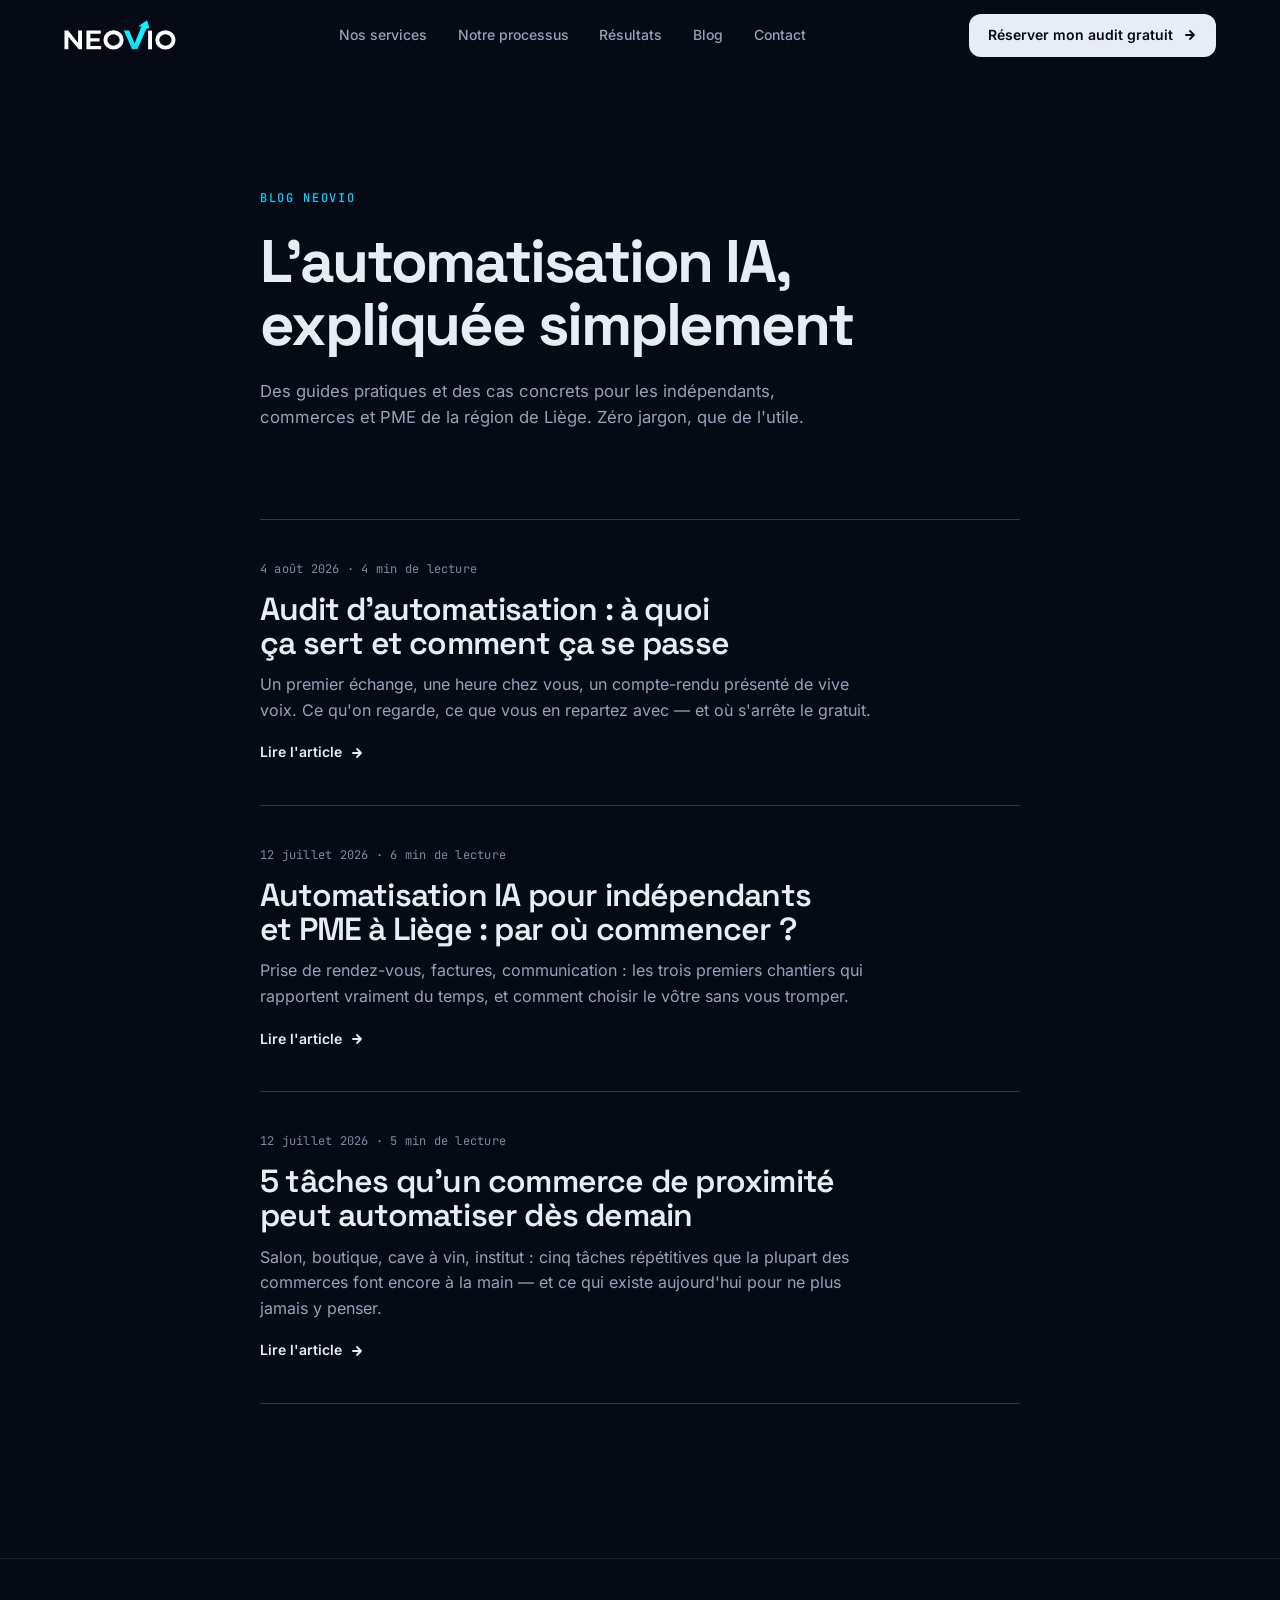
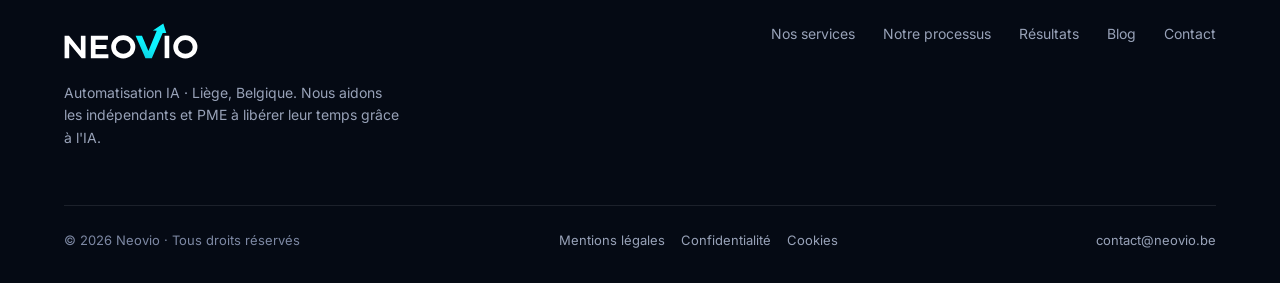
==== commit 2f87ae88: "Lot 5 : logo SVG, favicon, SEO de l'accueil, formulaire et cache Logo redessine en SVG (1 Ko au lieu" ====
--- a/blog/index.html
+++ b/blog/index.html
@@ -3,6 +3,7 @@
 <head>
 <meta charset="utf-8" />
 <meta name="viewport" content="width=device-width, initial-scale=1" />
+<link rel="icon" href="../favicon.svg" type="image/svg+xml" />
 <title>Blog · Automatisation IA pour indépendants et PME · Neovio Liège</title>
 <meta name="description" content="Le blog Neovio : l'automatisation et l'IA expliquées simplement pour les indépendants, commerces et PME de la région de Liège. Cas concrets, guides pratiques, zéro jargon." />
 <link rel="canonical" href="https://www.neovio.be/blog/" />
@@ -20,7 +21,7 @@
 <nav class="nav">
   <div class="container nav-inner">
     <a href="../index.html" class="brand-logo" aria-label="Neovio - Accueil">
-      <img src="../assets/neovio-logo-white.png?v=8" alt="Neovio" />
+      <img src="../assets/neovio-logo-white.svg" width="1851" height="498" alt="Neovio" />
     </a>
     <div class="nav-links">
       <a href="../index.html#services">Nos services</a>
@@ -80,7 +81,7 @@
     <div class="footer-top">
       <div class="footer-brand">
         <a href="../index.html" class="brand-logo">
-          <img src="../assets/neovio-logo-white.png?v=8" alt="Neovio" />
+          <img src="../assets/neovio-logo-white.svg" width="1851" height="498" alt="Neovio" />
         </a>
         <p>Automatisation IA · Liège, Belgique. Nous aidons les indépendants et PME à libérer leur temps grâce à l'IA.</p>
       </div>
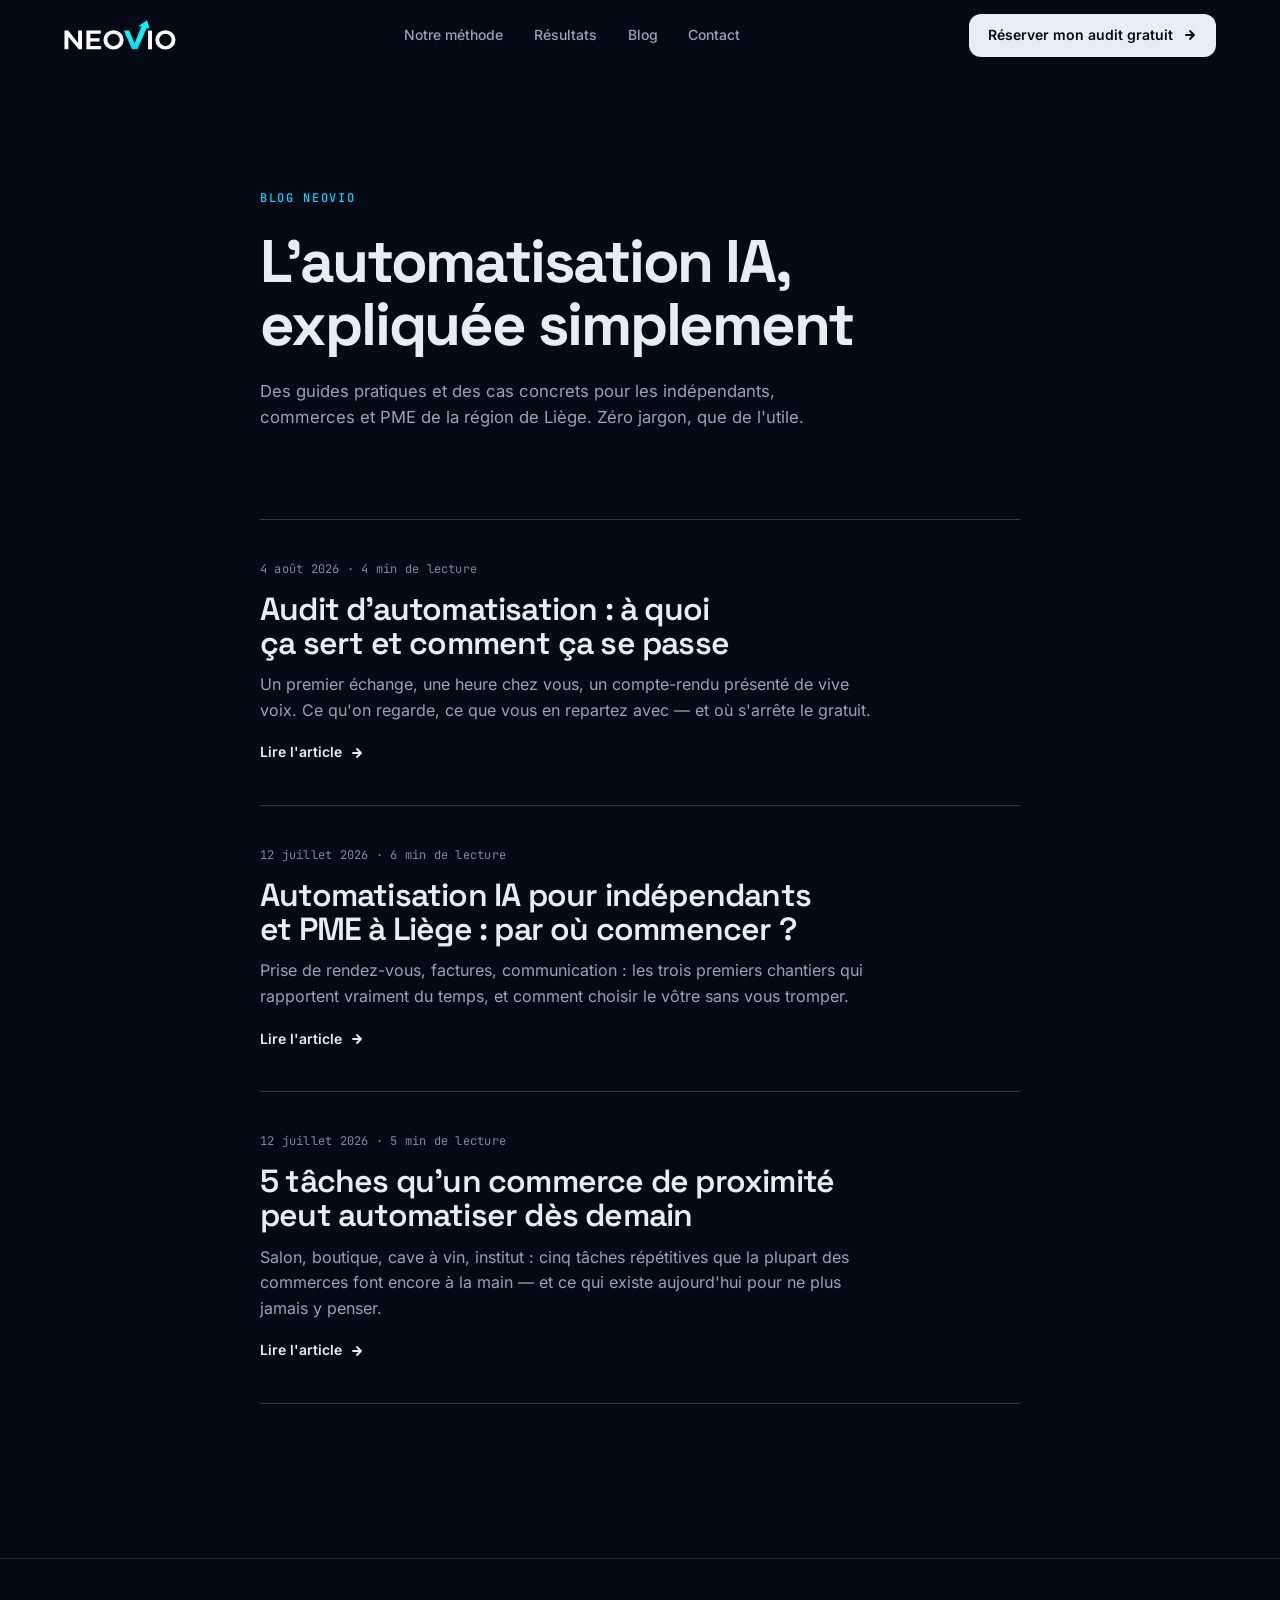
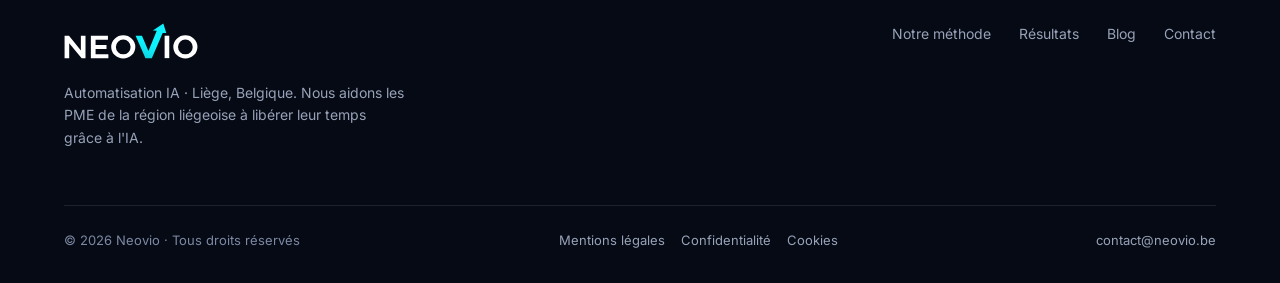
==== commit b5136eaa: "Textes : une methode en quatre etapes, cible PME, plus aucun outil nomme Les sections Services et Pr" ====
--- a/blog/index.html
+++ b/blog/index.html
@@ -24,8 +24,7 @@
       <img src="../assets/neovio-logo-white.svg" width="1851" height="498" alt="Neovio" />
     </a>
     <div class="nav-links">
-      <a href="../index.html#services">Nos services</a>
-      <a href="../index.html#processus">Notre processus</a>
+      <a href="../index.html#processus">Notre méthode</a>
       <a href="../index.html#resultats">Résultats</a>
       <a href="index.html">Blog</a>
       <a href="../index.html#contact">Contact</a>
@@ -83,11 +82,10 @@
         <a href="../index.html" class="brand-logo">
           <img src="../assets/neovio-logo-white.svg" width="1851" height="498" alt="Neovio" />
         </a>
-        <p>Automatisation IA · Liège, Belgique. Nous aidons les indépendants et PME à libérer leur temps grâce à l'IA.</p>
+        <p>Automatisation IA · Liège, Belgique. Nous aidons les PME de la région liégeoise à libérer leur temps grâce à l'IA.</p>
       </div>
       <div class="footer-links">
-        <a href="../index.html#services">Nos services</a>
-        <a href="../index.html#processus">Notre processus</a>
+        <a href="../index.html#processus">Notre méthode</a>
         <a href="../index.html#resultats">Résultats</a>
         <a href="index.html">Blog</a>
         <a href="../index.html#contact">Contact</a>
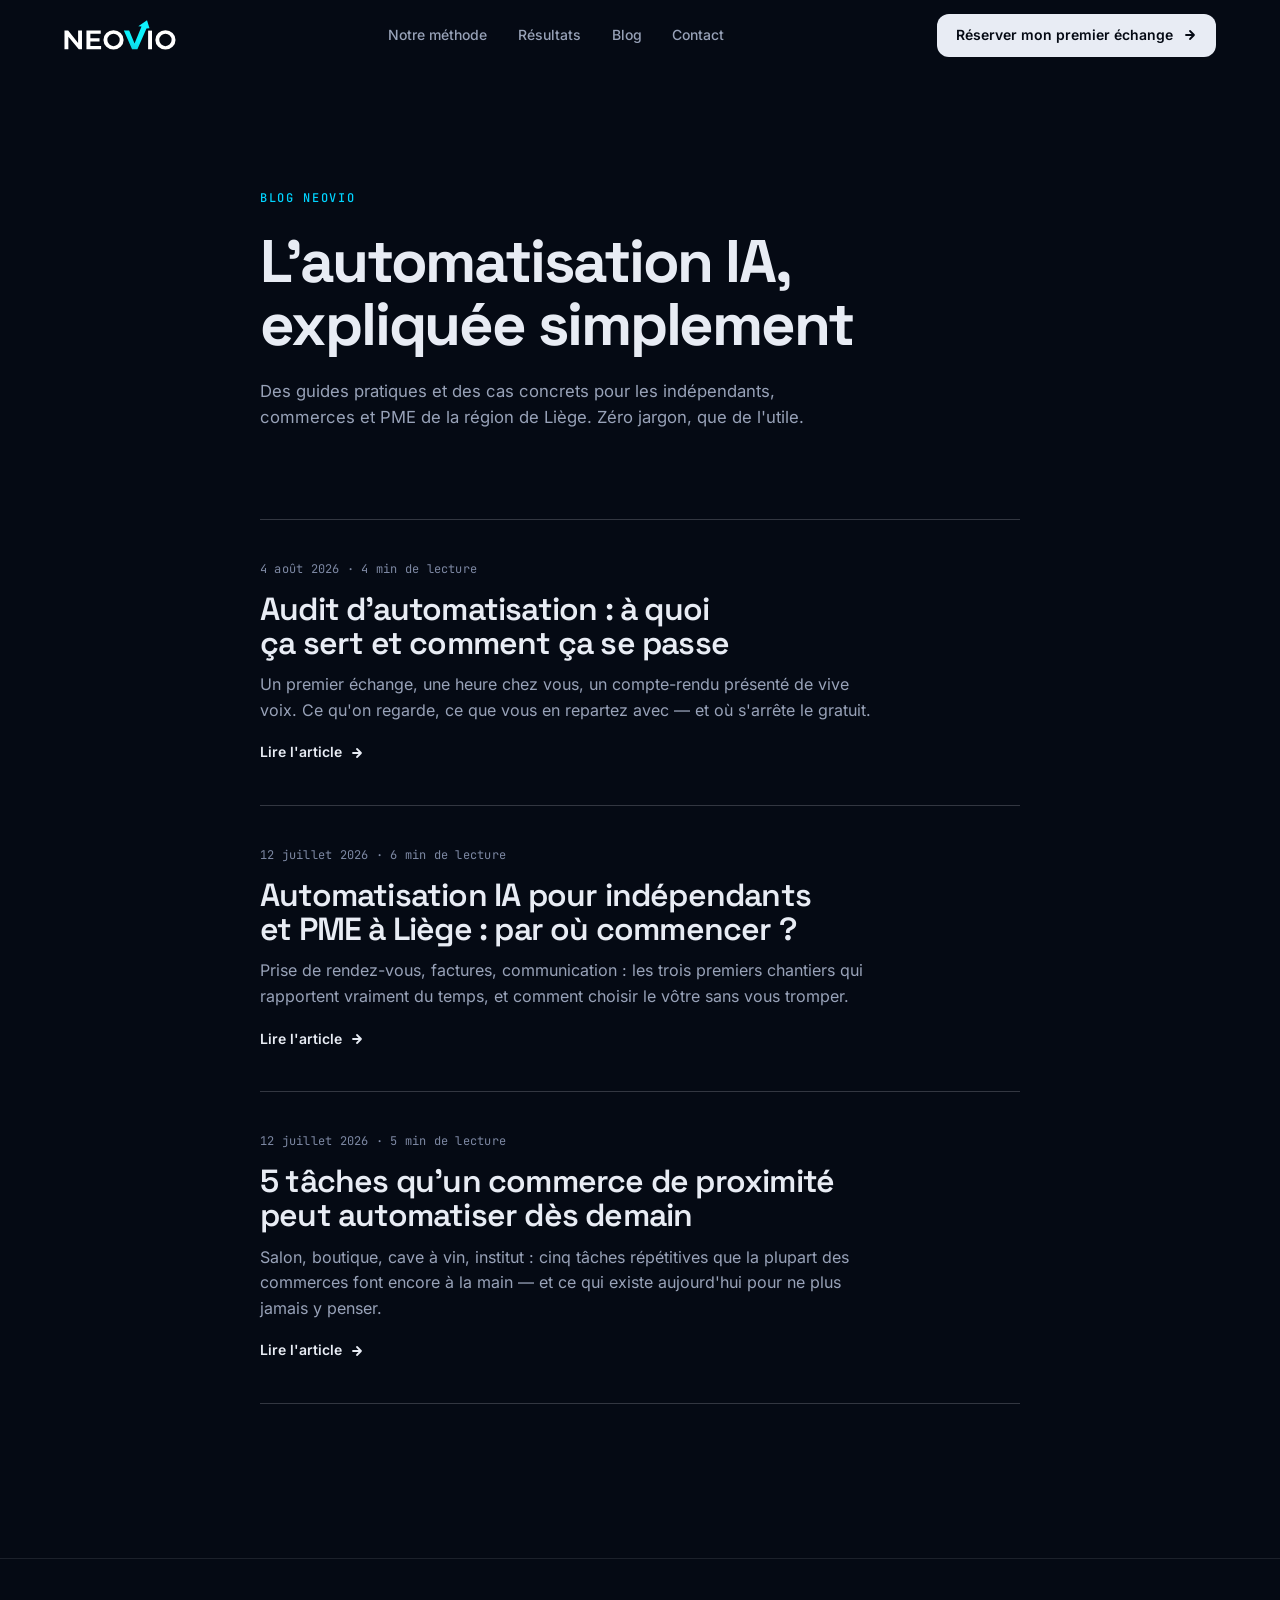
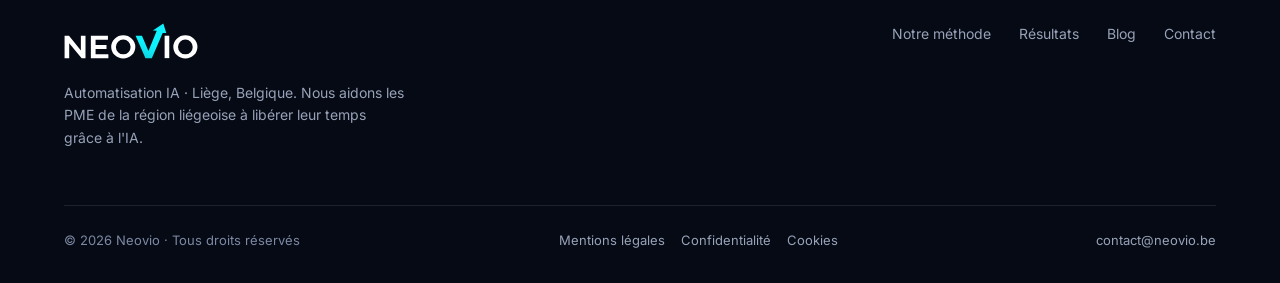
==== commit b0084bd4: "Textes : le gratuit, c'est le premier echange ; l'analyse est sur devis Le CTA devient 'Reserver mon" ====
--- a/blog/index.html
+++ b/blog/index.html
@@ -30,7 +30,7 @@
       <a href="../index.html#contact">Contact</a>
     </div>
     <a href="../index.html#contact" class="btn btn-primary">
-      Réserver mon audit gratuit
+      Réserver mon premier échange
       <svg width="14" height="14" viewBox="0 0 14 14" fill="none"><path d="M3 7H11M11 7L7 3M11 7L7 11" stroke="currentColor" stroke-width="1.8" stroke-linecap="round" stroke-linejoin="round"/></svg>
     </a>
   </div>
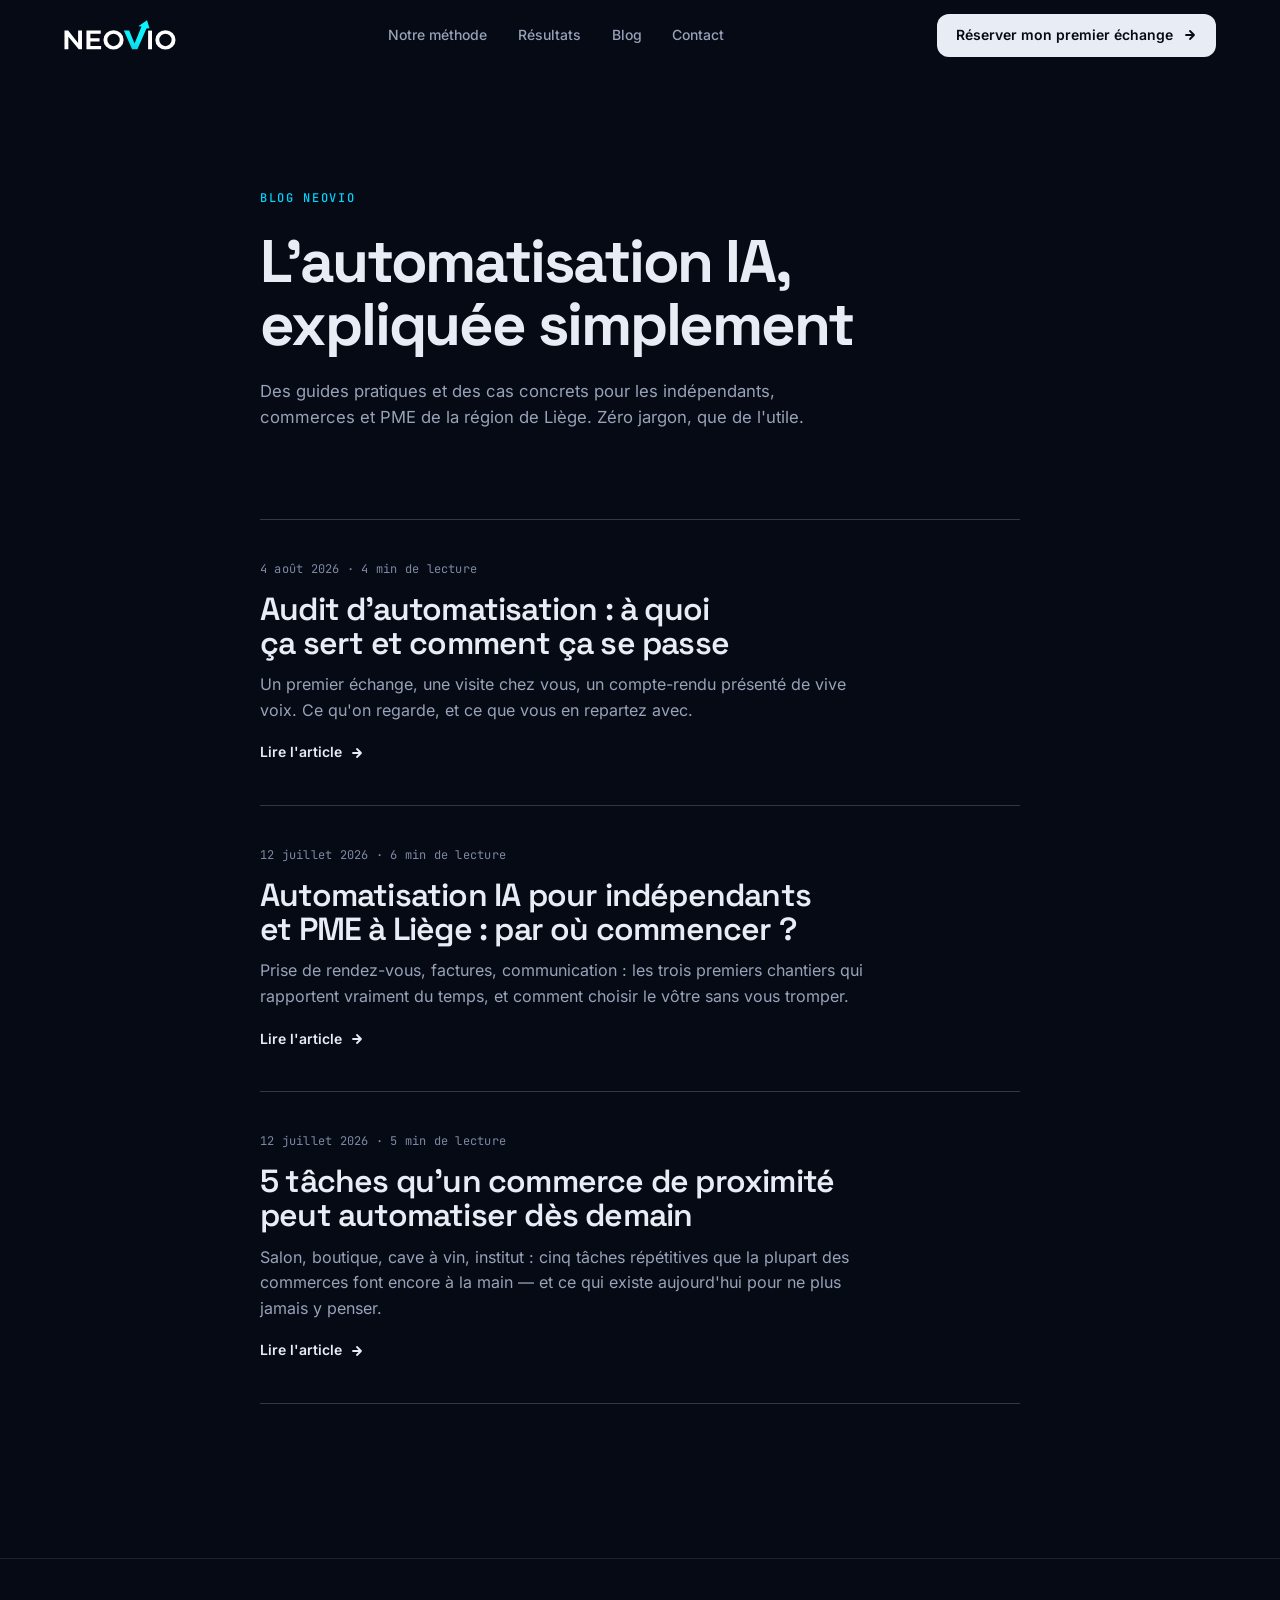
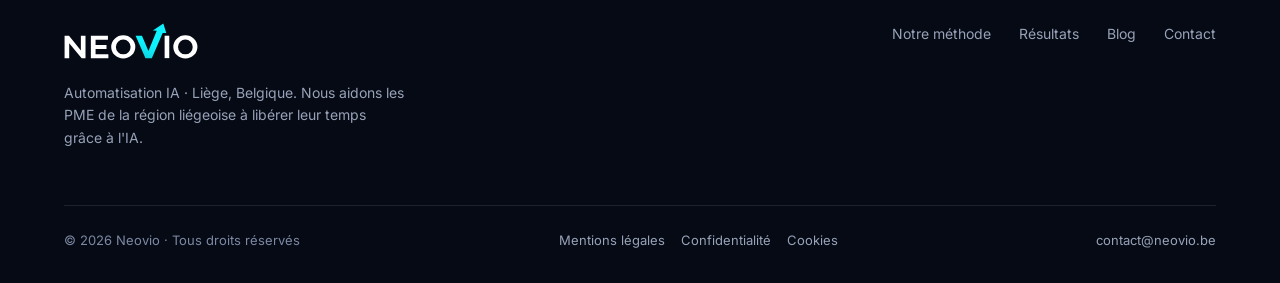
==== commit c2e51d65: "Textes : priorite plutot que ROI, accompagnement, blog aligne Etape 3 : 'par ordre de priorite', plu" ====
--- a/blog/index.html
+++ b/blog/index.html
@@ -48,7 +48,7 @@
     <a class="post-card" href="audit-automatisation-comment-ca-se-passe.html">
       <div class="post-meta">4 août 2026 · 4 min de lecture</div>
       <h2 style="view-transition-name: post-audit-automatisation-comment-ca-se-passe">Audit d'automatisation : à quoi ça sert et comment ça se passe</h2>
-      <p>Un premier échange, une heure chez vous, un compte-rendu présenté de vive voix. Ce qu'on regarde, ce que vous en repartez avec — et où s'arrête le gratuit.</p>
+      <p>Un premier échange, une visite chez vous, un compte-rendu présenté de vive voix. Ce qu'on regarde, et ce que vous en repartez avec.</p>
       <span class="read-more">Lire l'article
         <svg width="14" height="14" viewBox="0 0 14 14" fill="none"><path d="M3 7H11M11 7L7 3M11 7L7 11" stroke="currentColor" stroke-width="1.8" stroke-linecap="round" stroke-linejoin="round"/></svg>
       </span>
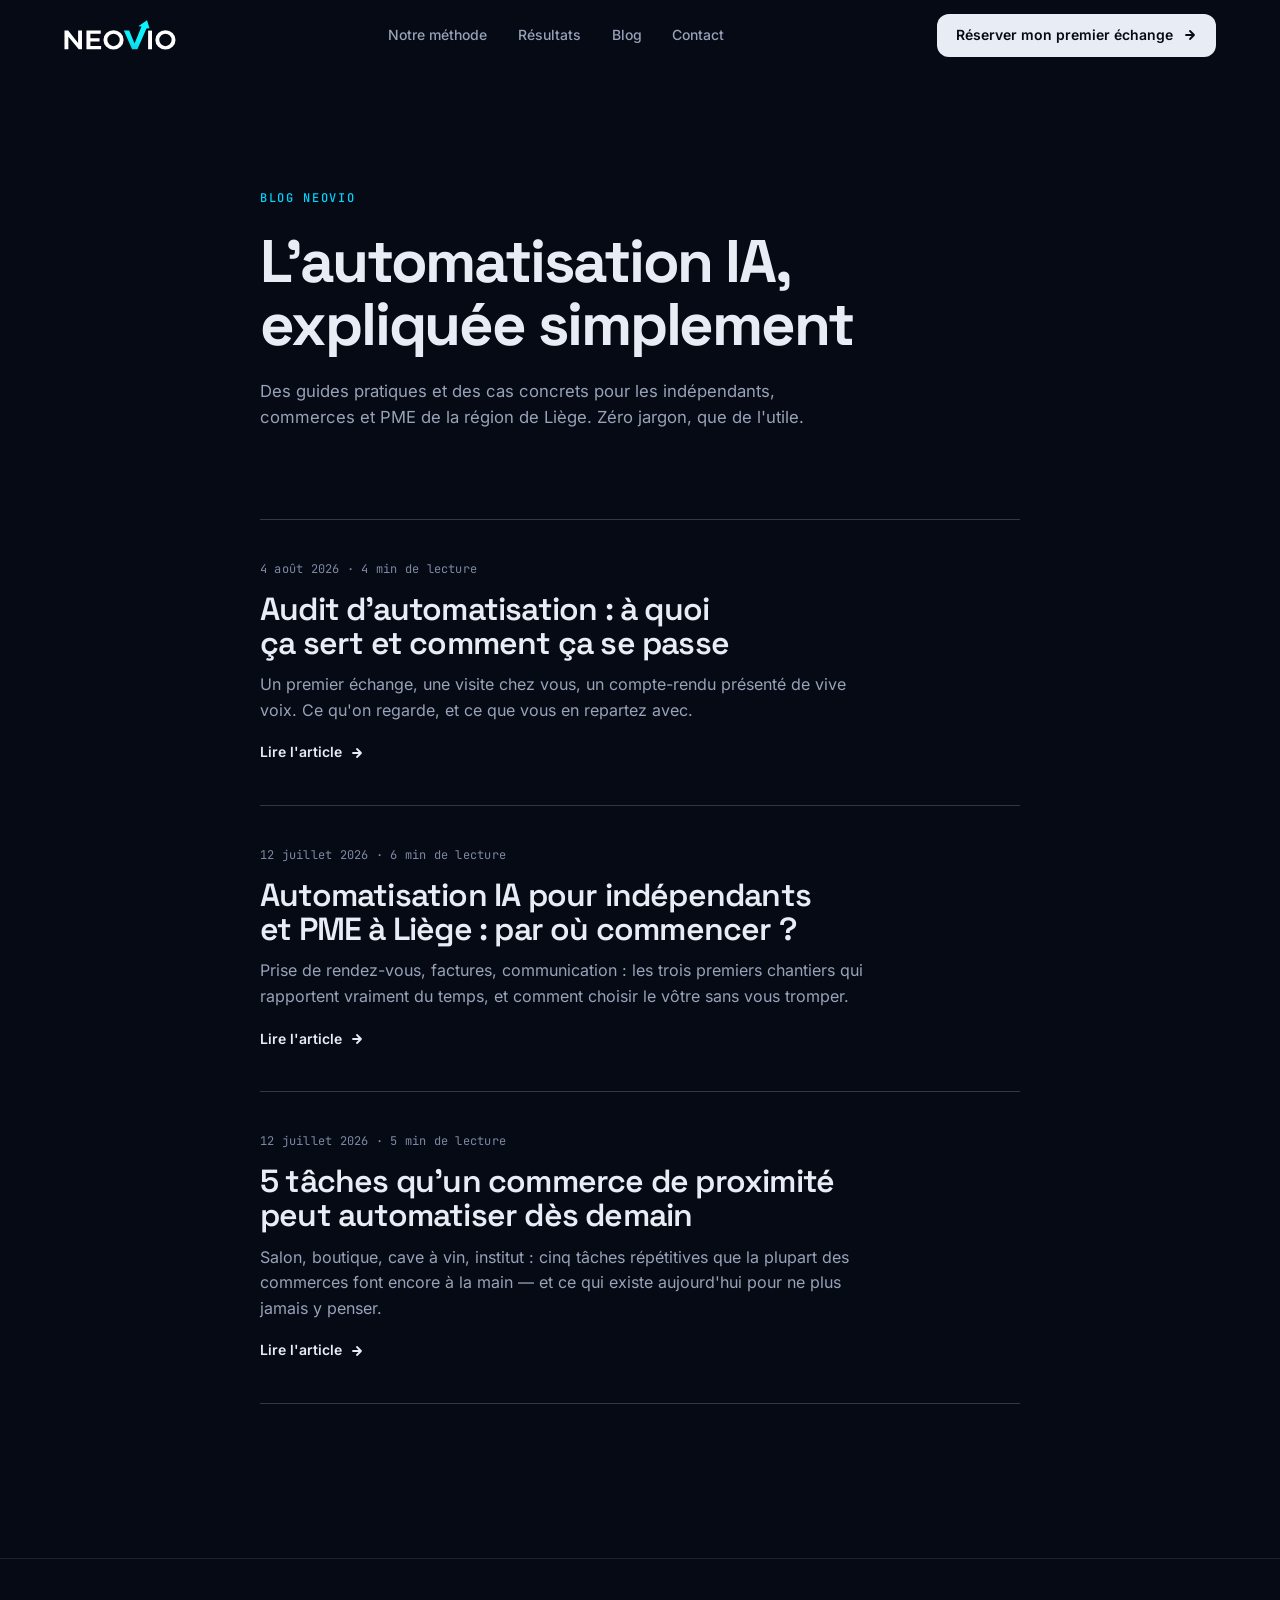
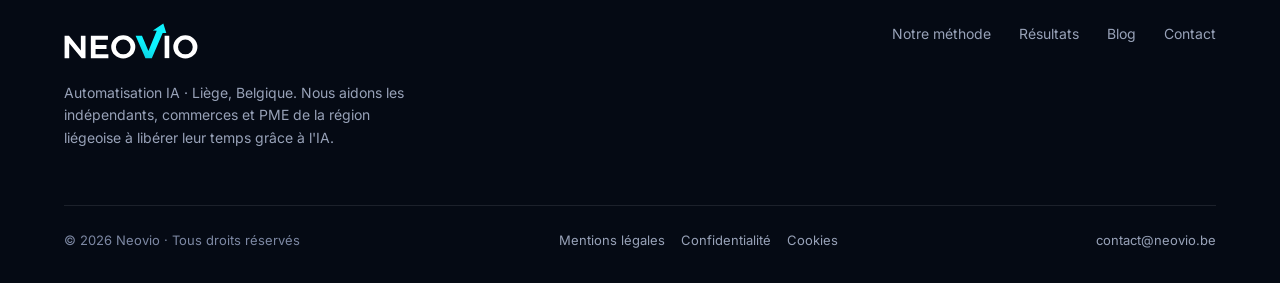
==== commit dc6ad0f8: "Textes : une demarche qui s'adapte, de l'independant a la PME Le site s'adresse de nouveau aux indep" ====
--- a/blog/index.html
+++ b/blog/index.html
@@ -82,7 +82,7 @@
         <a href="../index.html" class="brand-logo">
           <img src="../assets/neovio-logo-white.svg" width="1851" height="498" alt="Neovio" />
         </a>
-        <p>Automatisation IA · Liège, Belgique. Nous aidons les PME de la région liégeoise à libérer leur temps grâce à l'IA.</p>
+        <p>Automatisation IA · Liège, Belgique. Nous aidons les indépendants, commerces et PME de la région liégeoise à libérer leur temps grâce à l'IA.</p>
       </div>
       <div class="footer-links">
         <a href="../index.html#processus">Notre méthode</a>
